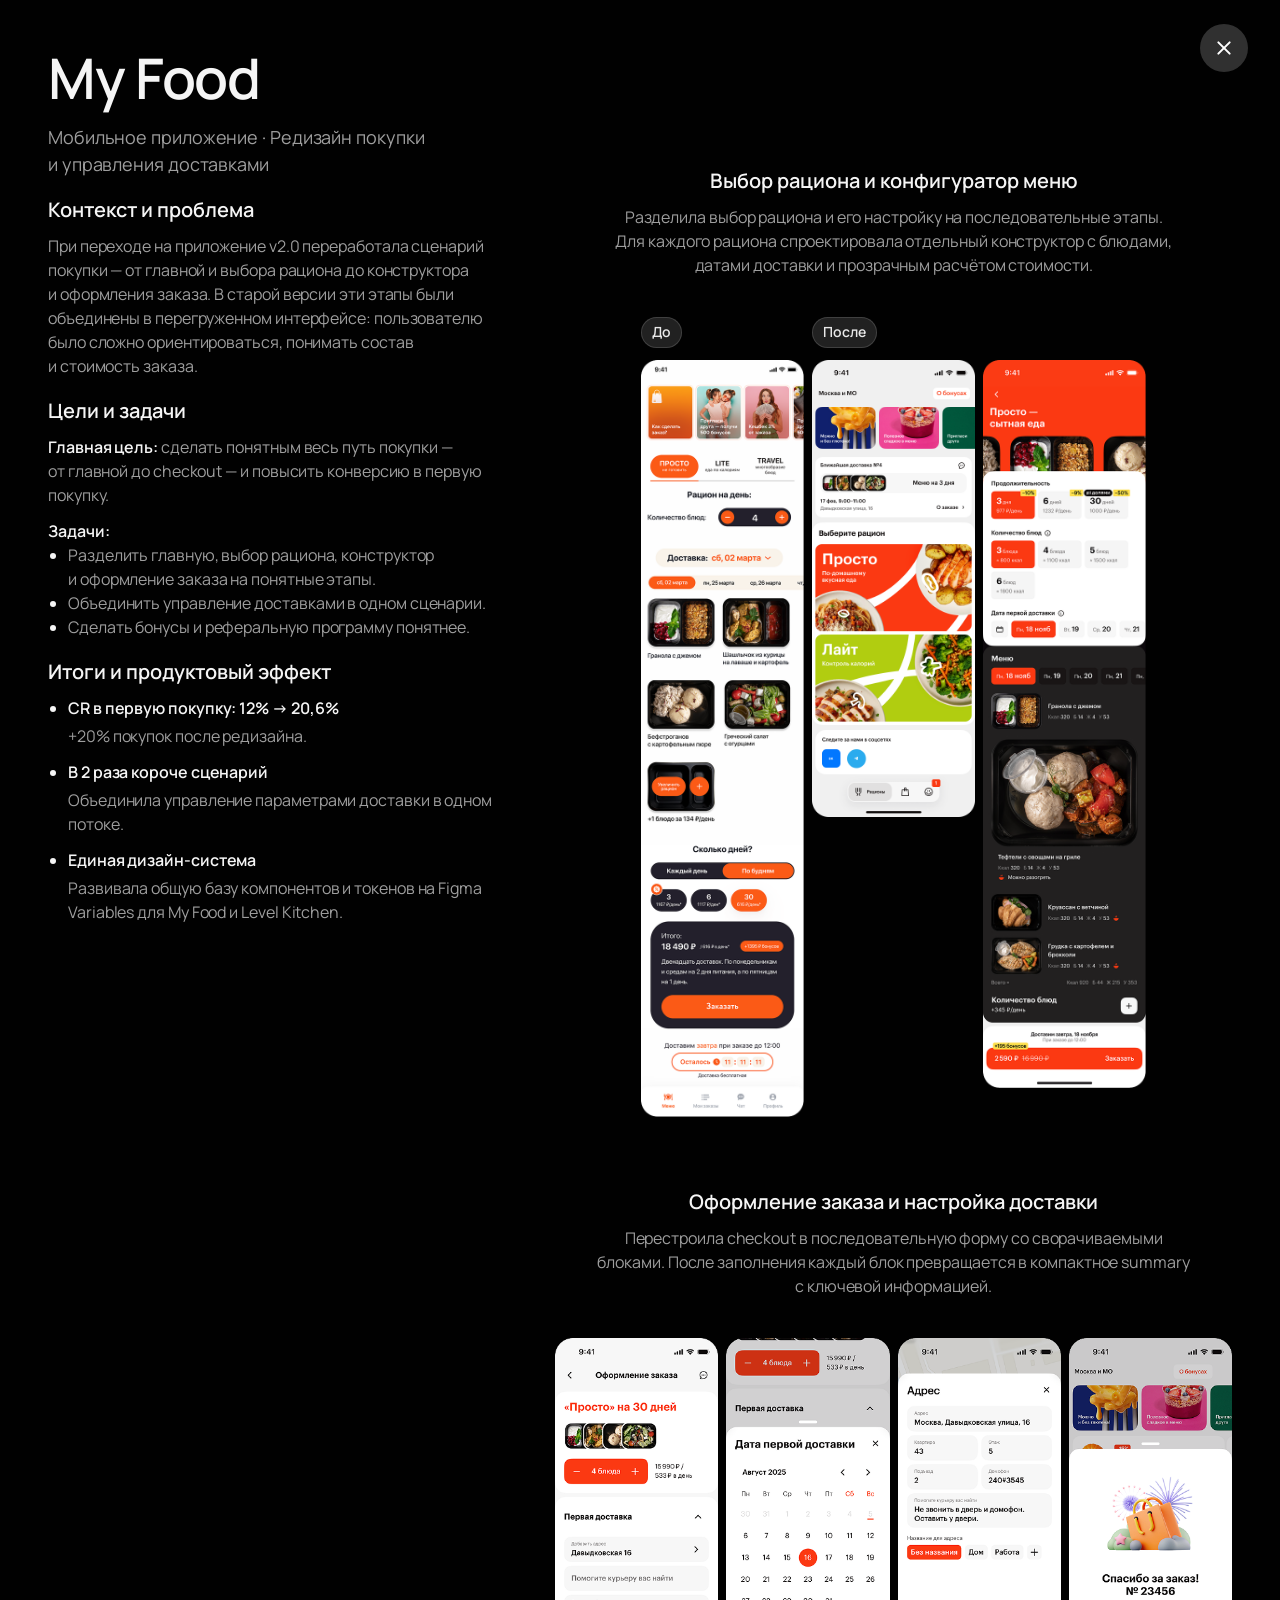
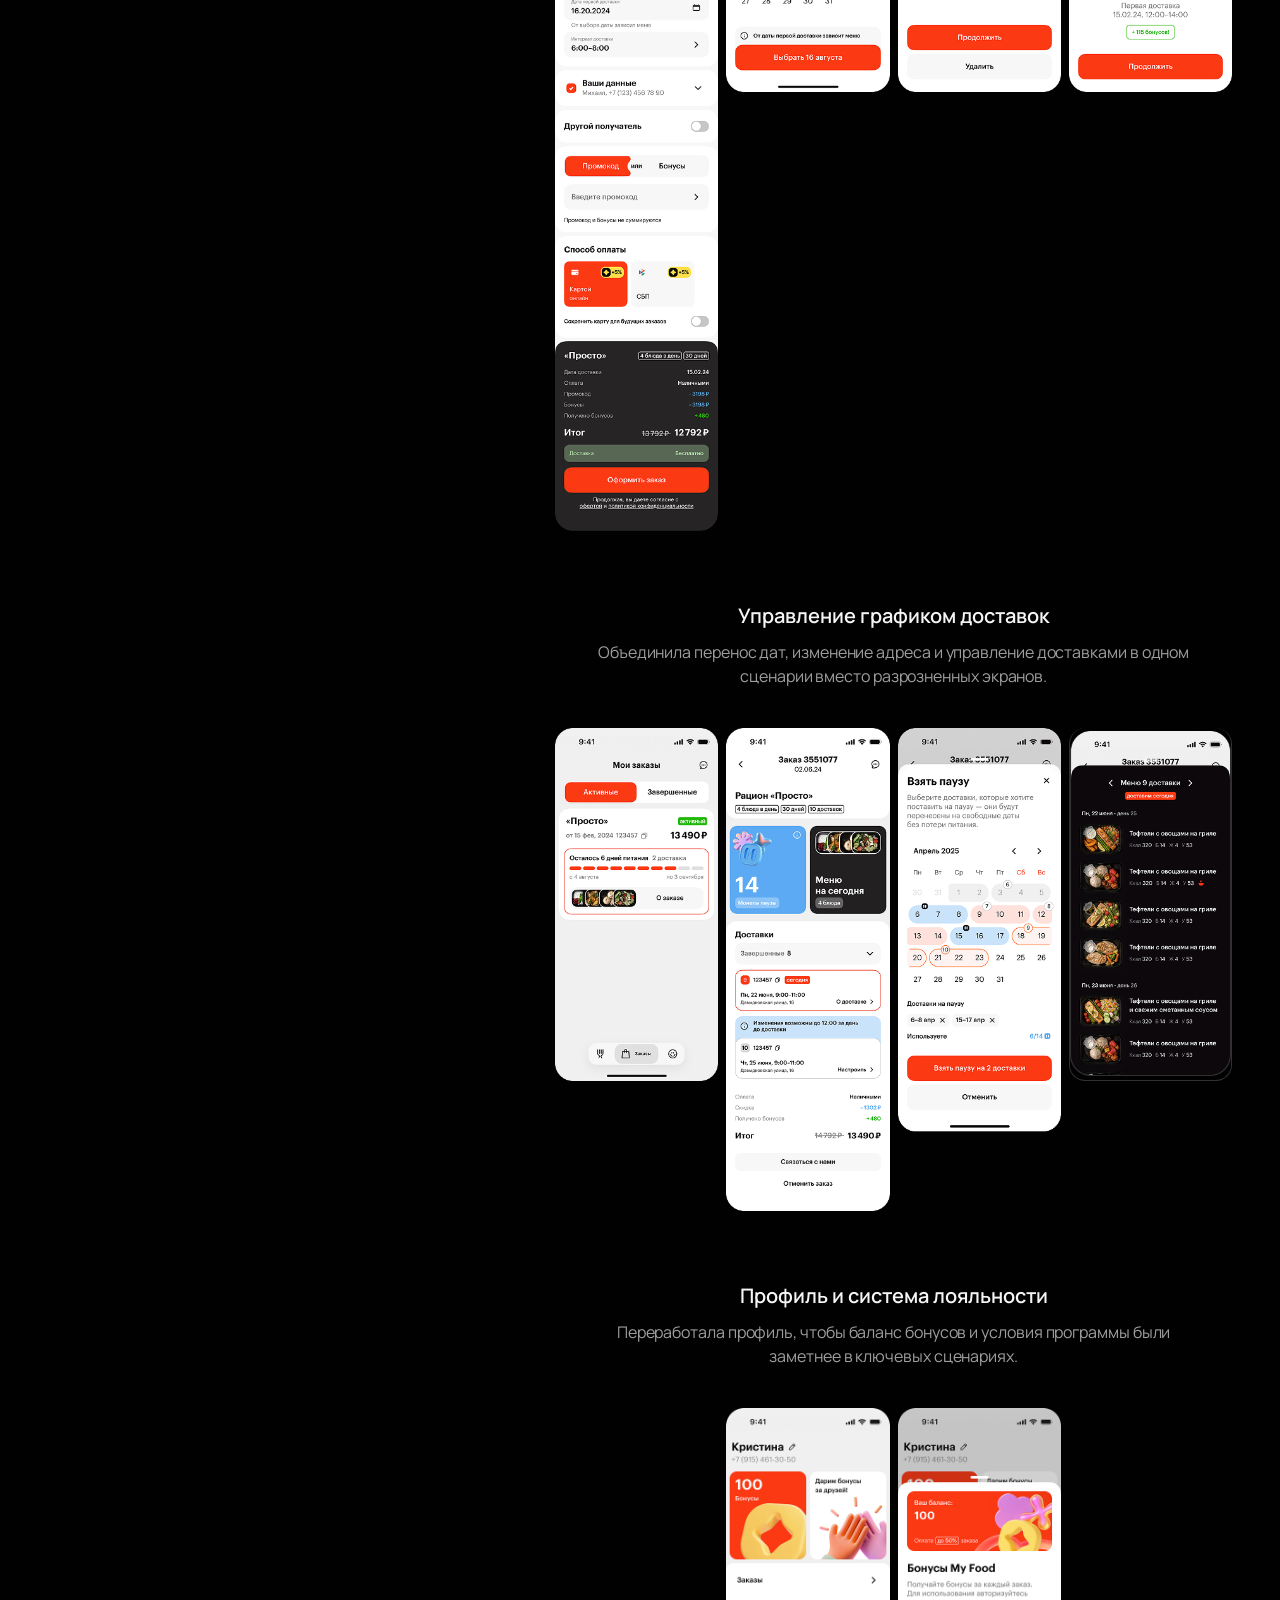
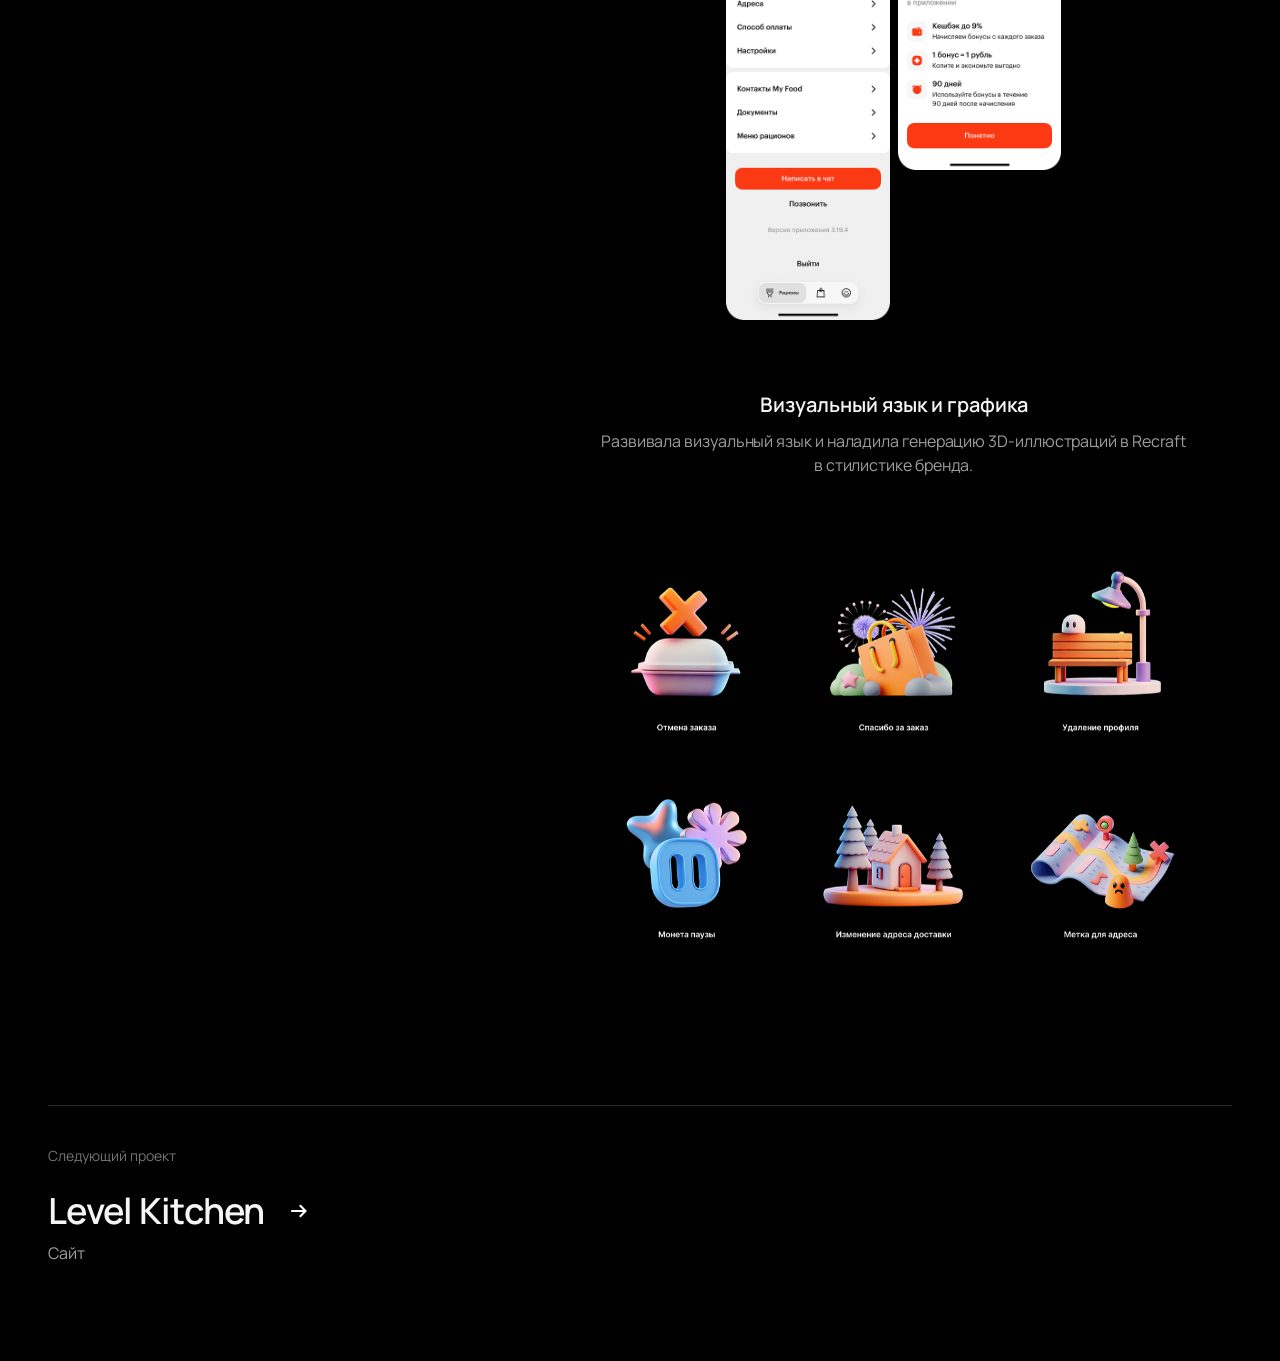
==== projects/my-food-app/index.html @ d373e71c "Publish portfolio site for GitHub Pages" ====
<!doctype html>
<html class="case-html" lang="ru">
  <head>
    <meta charset="UTF-8" />
    <meta name="viewport" content="width=device-width, initial-scale=1" />
    <meta
      name="description"
      content="Редизайн мобильного приложения My Food — продуктовый кейс Кристины Вериго"
    />
    <title>My Food — мобильное приложение</title>
    <link rel="icon" type="image/png" href="../../assets/images/main-page/avatar.png" />
    <link rel="preconnect" href="https://fonts.googleapis.com" />
    <link rel="preconnect" href="https://fonts.gstatic.com" crossorigin />
    <link
      href="https://fonts.googleapis.com/css2?family=Manrope:wght@400;500;600&amp;display=swap"
      rel="stylesheet"
    />
    <link rel="stylesheet" href="../../styles.css?v=typography-refinement-1" />
    <link rel="stylesheet" href="../../case-study.css?v=ration-image-2026-10-12" />
    <script src="../../script.js?v=case-view-navigation-2" defer></script>
    <script src="../../case-close-contrast.js?v=case-close-contrast-1" defer></script>
  </head>
  <body class="case-study-body">
    <div class="page-shell case-page case-page--my-food">
      <a
        class="case-close"
        href="../../#projects"
        aria-label="Закрыть проект"
        data-case-close
      >
        <span aria-hidden="true">×</span>
      </a>

      <main class="case-layout">
        <div class="case-content">
          <aside class="case-sidebar" aria-label="Обзор проекта My Food">
          <header class="case-identity">
            <h1 class="case-title">My Food</h1>
            <p class="case-subtitle">
              Мобильное приложение · Редизайн покупки и&nbsp;управления доставками
            </p>
          </header>

          <div class="case-summary">
            <section class="case-copy-section" aria-labelledby="case-context-title">
              <h2 id="case-context-title">Контекст и&nbsp;проблема</h2>
              <p class="case-copy-body">
                При&nbsp;переходе на&nbsp;приложение v2.0 переработала сценарий покупки —
                от&nbsp;главной и&nbsp;выбора рациона до&nbsp;конструктора и&nbsp;оформления заказа.
                В&nbsp;старой версии эти этапы были объединены в&nbsp;перегруженном интерфейсе:
                пользователю было сложно ориентироваться, понимать состав и&nbsp;стоимость заказа.
              </p>
            </section>

            <section class="case-copy-section" aria-labelledby="case-goals-title">
              <h2 id="case-goals-title">Цели и&nbsp;задачи</h2>
              <p class="case-copy-body">
                <strong>Главная цель:</strong> сделать понятным весь путь покупки — от&nbsp;главной до&nbsp;checkout — и&nbsp;повысить конверсию в&nbsp;первую покупку.
              </p>
              <p class="case-copy-label">Задачи:</p>
              <ul class="case-copy-list">
                <li>Разделить главную, выбор рациона, конструктор и&nbsp;оформление заказа на&nbsp;понятные этапы.</li>
                <li>Объединить управление доставками в&nbsp;одном сценарии.</li>
                <li>Сделать бонусы и&nbsp;реферальную программу понятнее.</li>
              </ul>
            </section>

            <section class="case-copy-section case-results" aria-labelledby="case-results-title">
              <h2 id="case-results-title">Итоги и&nbsp;продуктовый эффект</h2>
              <ul class="case-copy-list case-results__list">
                <li class="case-results__item">
                  <strong>CR в&nbsp;первую покупку: 12% → 20,6%</strong>
                  <span>+20% покупок после редизайна.</span>
                </li>
                <li class="case-results__item">
                  <strong>В&nbsp;2 раза короче сценарий</strong>
                  <span>Объединила управление параметрами доставки в&nbsp;одном потоке.</span>
                </li>
                <li class="case-results__item">
                  <strong>Единая дизайн-система</strong>
                  <span>
                    Развивала общую базу компонентов и&nbsp;токенов на&nbsp;Figma Variables
                    для&nbsp;My Food и&nbsp;Level Kitchen.
                  </span>
                </li>
              </ul>
            </section>
          </div>

          </aside>

          <div class="case-gallery case-visual-story">
          <section
            class="case-visual-section case-visual-section--ration"
            aria-labelledby="ration-title"
          >
            <div class="case-visual-section__header">
              <h2 id="ration-title">Выбор рациона и&nbsp;конфигуратор меню</h2>
              <p class="case-visual-section__description">
                Разделила выбор рациона и&nbsp;его настройку на&nbsp;последовательные этапы.
                Для&nbsp;каждого рациона спроектировала отдельный конструктор с&nbsp;блюдами,
                датами доставки и&nbsp;прозрачным расчётом стоимости.
              </p>
            </div>
            <div class="case-comparison">
              <div class="case-comparison__group case-comparison__group--before">
                <p class="case-comparison__label">До</p>
                <figure class="case-shot case-shot--ration-old">
                  <img
                    src="../../assets:/images:/my-food:/ration-old.png"
                    alt="Старая версия выбора рациона My Food"
                  />
                </figure>
              </div>
              <div class="case-comparison__group case-comparison__group--after">
                <p class="case-comparison__label">После</p>
                <div class="case-comparison__screens">
                  <figure class="case-shot case-shot--ration-new">
                    <img
                      src="../../assets:/images:/my-food:/ration-new.png?v=2026-10-12"
                      alt="Новая версия выбора рациона My Food"
                    />
                  </figure>
                  <figure class="case-shot case-shot--ration-details">
                    <img
                      src="../../assets:/images:/my-food:/ration-details.png"
                      alt="Детальная настройка рациона My Food"
                    />
                  </figure>
                </div>
              </div>
            </div>
          </section>

          <section
            class="case-visual-section case-visual-section--checkout"
            aria-labelledby="checkout-title"
          >
            <div class="case-visual-section__header">
              <h2 id="checkout-title">Оформление заказа и&nbsp;настройка доставки</h2>
              <p class="case-visual-section__description">
                Перестроила checkout в&nbsp;последовательную форму со&nbsp;сворачиваемыми блоками.
                После заполнения каждый блок превращается в&nbsp;компактное summary
                с&nbsp;ключевой информацией.
              </p>
            </div>
            <div class="case-visual-grid case-visual-grid--checkout">
              <figure class="case-shot case-shot--checkout-main">
                <img
                  src="../../assets:/images:/my-food:/checkout-new.png"
                  alt="Новый чекаут My Food"
                />
              </figure>
              <figure class="case-shot case-shot--screen-short">
                <img
                  src="../../assets:/images:/my-food:/checkout-delivery-date.png"
                  alt="Выбор даты доставки в чекауте"
                />
              </figure>
              <figure class="case-shot case-shot--screen-short">
                <img
                  src="../../assets:/images:/my-food:/checkout-address.png"
                  alt="Выбор адреса доставки"
                />
              </figure>
              <figure class="case-shot case-shot--screen-short">
                <img
                  src="../../assets:/images:/my-food:/checkout-success.png"
                  alt="Успешное оформление заказа"
                />
              </figure>
            </div>
          </section>

          <section
            class="case-visual-section case-visual-section--delivery"
            aria-labelledby="delivery-title"
          >
            <div class="case-visual-section__header">
              <h2 id="delivery-title">Управление графиком доставок</h2>
              <p class="case-visual-section__description">
                Объединила перенос дат, изменение адреса и&nbsp;управление доставками
                в&nbsp;одном сценарии вместо разрозненных экранов.
              </p>
            </div>
            <div class="case-visual-grid case-visual-grid--delivery">
              <div class="case-screen-column">
                <figure class="case-shot case-shot--screen-short">
                  <img
                    src="../../assets:/images:/my-food:/delivery-active.png"
                    alt="Активная доставка My Food"
                  />
                </figure>
                <figure class="case-shot case-shot--delivery-pause">
                  <img
                    src="../../assets:/images:/my-food:/delivery-pause.png"
                    alt="Заморозка доставки My Food"
                  />
                </figure>
              </div>
              <div class="case-screen-column">
                <figure class="case-shot case-shot--delivery-details">
                  <img
                    src="../../assets:/images:/my-food:/delivery-details.png"
                    alt="Детали доставки My Food"
                  />
                </figure>
                <figure class="case-shot case-shot--delivery-menu">
                  <img
                    src="../../assets:/images:/my-food:/delivery-menu.png"
                    alt="Меню управления доставкой My Food"
                  />
                </figure>
              </div>
            </div>
          </section>

          <section
            class="case-visual-section case-visual-section--profile"
            aria-labelledby="profile-title"
          >
            <div class="case-visual-section__header">
              <h2 id="profile-title">Профиль и&nbsp;система лояльности</h2>
              <p class="case-visual-section__description">
                Переработала профиль, чтобы баланс бонусов и&nbsp;условия программы
                были заметнее в&nbsp;ключевых сценариях.
              </p>
            </div>
            <div class="case-visual-grid case-visual-grid--profile">
              <figure class="case-shot case-shot--profile-main">
                <img
                  src="../../assets:/images:/my-food:/profile-main.png"
                  alt="Основной экран профиля My Food"
                />
              </figure>
              <figure class="case-shot case-shot--profile-loyalty">
                <img
                  src="../../assets:/images:/my-food:/profile-loyalty.png"
                  alt="Система лояльности My Food"
                />
              </figure>
            </div>
          </section>

          <section
            class="case-visual-section case-visual-section--illustrations"
            aria-labelledby="illustrations-title"
          >
            <div class="case-visual-section__header">
              <h2 id="illustrations-title">Визуальный язык и&nbsp;графика</h2>
              <p class="case-visual-section__description">
                Развивала визуальный язык и&nbsp;наладила генерацию 3D-иллюстраций
                в&nbsp;Recraft в&nbsp;стилистике бренда.
              </p>
            </div>
            <figure class="case-illustrations">
              <img
                src="../../assets:/images:/my-food:/illustrations-3d.png"
                alt="Система 3D-иллюстраций My Food"
              />
            </figure>
          </section>

          </div>
        </div>

        <div class="case-next">
          <a
            class="case-next__link"
            href="../level-kitchen-web/"
            aria-label="Открыть следующий проект: Level Kitchen — Сайт"
          >
            <span class="case-next__eyebrow">Следующий проект</span>
            <span class="case-next__project">
              <span class="case-next__title-row">
                <span class="case-next__title">Level Kitchen</span>
                <span class="case-next__arrow" aria-hidden="true">
                  <img src="../../assets/images/main-page/icon-arrow-right.svg" alt="" />
                </span>
              </span>
              <span class="case-next__type">Сайт</span>
            </span>
          </a>
        </div>
      </main>
    </div>
  </body>
</html>
---- styles.css ----
:root {
  --page-width: 1280px;
  --gutter: 64px;
  --gutter-mobile: 24px;
  --content-width: 1152px;
  --color-text: #000;
  --color-text-muted: rgba(0, 0, 0, 0.62);
  --color-surface: #fff;
  --color-surface-muted: #f4f4f6;
  --color-surface-subtle: #f7f7f7;
  --radius-card: 16px;
  --radius-card-large: 24px;
  --radius-button: 8px;
  --font-main: "Inter", "Helvetica Neue", Arial, sans-serif;
  --text-body-size: 16px;
  --text-body-line-height: 1.5;
  --text-supporting-size: 16px;
  --text-supporting-line-height: 1.5;
  --text-metadata-size: 14px;
  --text-metadata-line-height: 1.4;
  --motion-fast: 220ms;
  --motion-normal: 500ms;
  --motion-ease: cubic-bezier(0.22, 0.61, 0.36, 1);
  --avatar-expand-duration: 600ms;
  --avatar-return-duration: 800ms;
  --avatar-hold-duration: 170ms;
  --avatar-expand-ease: cubic-bezier(0.22, 1, 0.36, 1);
  --avatar-return-ease: cubic-bezier(0.16, 1, 0.3, 1);
  --reveal-distance: 40px;
  --reveal-duration: 900ms;
  --reveal-ease: cubic-bezier(0.22, 1, 0.36, 1);
  --project-preview-hover-scale: 1.04;
}

*,
*::before,
*::after {
  box-sizing: border-box;
}

html {
  scroll-behavior: smooth;
}

body {
  margin: 0;
  background: var(--color-surface);
  color: var(--color-text);
  font-family: var(--font-main);
  -webkit-font-smoothing: antialiased;
  text-rendering: optimizeLegibility;
}

body,
button,
a {
  font-family: var(--font-main);
}

a {
  color: inherit;
  text-decoration: none;
}

img {
  display: block;
  max-width: 100%;
}

h1,
h2,
h3,
p,
ul {
  margin: 0;
}

.page-shell {
  position: relative;
  width: min(100%, var(--page-width));
  margin-inline: auto;
  overflow: clip;
  background: var(--color-surface);
}

.site-header {
  position: relative;
  z-index: 20;
  display: flex;
  align-items: center;
  justify-content: space-between;
  width: 100%;
  padding: 24px var(--gutter);
}

.brand {
  position: relative;
  z-index: 20;
  display: flex;
  align-items: center;
  gap: 20px;
  min-width: 0;
}

.brand__avatar-frame {
  --avatar-size: 50px;
  --avatar-expanded-width: 236.795px;
  --avatar-expanded-height: 124px;
  --avatar-expanded-offset-y: 48px;

  position: relative;
  z-index: 10;
  width: var(--avatar-size);
  height: var(--avatar-size);
  flex: 0 0 var(--avatar-size);
}

.brand__avatar-media {
  position: absolute;
  top: 0;
  left: 0;
  width: var(--avatar-size);
  height: var(--avatar-size);
  overflow: hidden;
  border-radius: 200px;
  pointer-events: none;
}

.brand__avatar {
  width: 100%;
  height: 100%;
  max-width: none;
  object-fit: cover;
  object-position: center;
  pointer-events: none;
}

@media (min-width: 768px) and (hover: hover) and (pointer: fine) {
  .brand__avatar-media {
    transform-origin: top left;
    will-change: top, width, height, border-radius;
  }

  .brand__name {
    will-change: transform;
  }
}

.brand__name-trigger {
  position: relative;
  z-index: 11;
  flex: 0 0 auto;
}

.brand__name {
  display: block;
  font-size: 24px;
  font-weight: 500;
  line-height: 1.52;
  letter-spacing: -0.02em;
  white-space: nowrap;
  pointer-events: none;
}

.site-nav {
  display: flex;
  align-items: center;
  gap: 32px;
  font-size: 16px;
  font-weight: 500;
  line-height: 1.45;
  letter-spacing: -0.08px;
  text-align: center;
  white-space: nowrap;
}

.site-nav__link {
  transition: color var(--motion-fast) var(--motion-ease);
}

.site-nav__link:focus-visible,
.project-button:focus-visible,
.project-card__visual-link:focus-visible,
a.contact-item:focus-visible,
.brand:focus-visible {
  outline: 2px solid var(--color-text);
  outline-offset: 4px;
}

.hero {
  display: grid;
  grid-template-columns: minmax(0, 4fr) minmax(0, 5fr);
  grid-template-areas:
    "title description"
    "title contacts";
  align-items: start;
  column-gap: 64px;
  row-gap: 48px;
  width: 100%;
  min-height: 468px;
  padding: 120px var(--gutter) 80px;
}

.hero__copy {
  display: contents;
}

.hero h1 {
  position: relative;
  top: -8px;
  grid-area: title;
  font-size: 56px;
  font-weight: 700;
  line-height: 1.2;
  letter-spacing: -1.12px;
}

.hero__description-container {
  grid-area: description;
  width: 100%;
  max-width: 600px;
  margin-top: 24px;
}

.hero__description {
  color: var(--color-text-muted);
  font-size: 18px;
  font-weight: 400;
  line-height: 1.45;
  letter-spacing: -0.09px;
}

.contacts--hero {
  grid-area: contacts;
}

.intro-playing .site-header {
  animation: intro-rise 460ms var(--avatar-expand-ease) both;
}

@keyframes intro-rise {
  from {
    opacity: 0;
    transform: translate3d(0, 10px, 0);
  }

  to {
    opacity: 1;
    transform: translate3d(0, 0, 0);
  }
}

.contacts {
  display: flex;
  align-items: center;
  gap: 40px;
  margin: 0;
  font-style: normal;
}

.contact-item {
  display: flex;
  align-items: center;
  gap: 16px;
  min-width: 0;
}

.contact-item__icon-shell {
  display: block;
  width: 48px;
  height: 48px;
  flex: 0 0 48px;
  overflow: hidden;
  border-radius: 50%;
}

.contact-item__icon-shell--telegram {
  background: #3c393c;
}

.contact-item__icon-shell--email {
  background: #b1ec10;
}

.contact-item__icon-shell--resume {
  background: #c914cc;
}

.contact-item__icon {
  width: 100%;
  height: 100%;
}

.contact-item__text {
  display: flex;
  flex-direction: column;
  align-items: flex-start;
  gap: 2px;
  min-width: 0;
  font-size: 16px;
  letter-spacing: -0.08px;
}

.contact-item__primary-window {
  display: grid;
  min-width: 0;
  overflow: hidden;
}

.contact-item__primary {
  grid-area: 1 / 1;
}

.contact-item__primary--clone {
  transform: translate3d(0, 100%, 0);
}

.contact-item__text strong {
  color: var(--color-text);
  font-weight: 500;
  line-height: 1.5;
  white-space: nowrap;
}

.contact-item__text > span {
  color: var(--color-text-muted);
  font-weight: 400;
  line-height: 1.4;
}

.expertise {
  display: grid;
  grid-template-columns: repeat(2, minmax(0, 1fr));
  align-items: stretch;
  gap: 64px;
  width: 100%;
  padding: 64px var(--gutter) 140px;
  overflow: clip;
}

.expertise-card {
  display: flex;
  flex-direction: column;
  align-items: flex-start;
  gap: 32px;
  min-width: 0;
  padding: 48px;
  overflow: clip;
  background: var(--color-surface-subtle);
  border-radius: var(--radius-card-large);
}

.expertise-card__header {
  display: flex;
  align-items: center;
  gap: 12px;
  min-width: 0;
}

.expertise-card__header img {
  width: 24px;
  height: 24px;
  flex: 0 0 24px;
}

.expertise-card__header h2 {
  font-size: 24px;
  font-weight: 700;
  line-height: 1;
  letter-spacing: -0.36px;
}

.expertise-card__items {
  display: grid;
  gap: 32px;
  width: 100%;
}

.expertise-item {
  display: grid;
  gap: 6px;
  min-width: 0;
}

.expertise-item h3 {
  color: var(--color-text);
  font-size: 18px;
  font-weight: 700;
  line-height: 1.3;
  letter-spacing: -0.18px;
}

.expertise-item p {
  color: var(--color-text-muted);
  font-size: var(--text-body-size);
  font-weight: 400;
  line-height: var(--text-body-line-height);
  letter-spacing: -0.075px;
}

.expertise-card__items--results {
  gap: 30px;
}

.expertise-item--result h3 {
  font-size: 20px;
  font-weight: 700;
  line-height: 1.25;
  letter-spacing: -0.2px;
}

.expertise-item--result .expertise-item__context {
  color: var(--color-text-muted);
  font-size: var(--text-metadata-size);
  font-weight: 500;
  line-height: 1.35;
  letter-spacing: -0.07px;
}

@media (hover: hover) and (pointer: fine) {
  .expertise-card--practice:hover .expertise-card__header img {
    animation: expertise-smile-wiggle 480ms var(--motion-ease);
  }

  .expertise-card--results:hover .expertise-card__header img {
    animation: expertise-result-hop 420ms var(--motion-ease);
  }
}

@keyframes expertise-smile-wiggle {
  0%,
  100% {
    transform: rotate(0deg) scale(1);
  }

  32% {
    transform: translateY(-1px) rotate(-10deg) scale(1.06);
  }

  68% {
    transform: translateY(-1px) rotate(10deg) scale(1.06);
  }
}

@keyframes expertise-result-hop {
  0%,
  100% {
    transform: translateY(0) rotate(0deg);
  }

  50% {
    transform: translateY(-6px) rotate(4deg) scale(1.04);
  }
}

.projects {
  width: 100%;
}

.projects__title {
  width: 100%;
  padding-inline: var(--gutter);
  font-size: 36px;
  font-weight: 700;
  line-height: 1.2;
  letter-spacing: -0.72px;
}

.projects__list {
  width: 100%;
}

.project-card {
  display: grid;
  grid-template-columns: minmax(0, 1fr) minmax(0, 1fr);
  grid-template-areas: "content image";
  gap: 64px;
  width: 100%;
  padding: 24px var(--gutter);
}

.project-card:first-child {
  padding-top: 32px;
}

.project-card--image-first {
  grid-template-areas: "image content";
}

.project-card--last {
  padding-bottom: 120px;
}

.project-card__content {
  grid-area: content;
  display: flex;
  flex-direction: column;
  align-items: flex-start;
  justify-content: center;
  gap: 40px;
  min-width: 0;
}

.motion-ready .reveal {
  opacity: 0.06;
  transform: translate3d(0, var(--reveal-distance), 0);
  transition:
    opacity var(--reveal-duration) var(--reveal-ease),
    transform var(--reveal-duration) var(--reveal-ease);
  transition-delay: var(--reveal-delay, 0ms);
  will-change: opacity, transform;
}

.motion-ready .reveal.is-visible {
  opacity: 1;
  transform: translate3d(0, 0, 0);
  will-change: auto;
}

.motion-ready .project-card__visual-link.reveal {
  --reveal-distance: 48px;
  --reveal-duration: 980ms;
}

.project-card__copy {
  display: flex;
  flex-direction: column;
  gap: 0;
  width: 100%;
}

.project-card__copy h3 {
  margin-bottom: 8px;
  font-size: 36px;
  font-weight: 700;
  line-height: 1.2;
  letter-spacing: -0.72px;
}

.project-card__type {
  margin-bottom: 24px;
  color: var(--color-text);
  font-size: 18px;
  font-weight: 500;
  line-height: 1.45;
  letter-spacing: -0.09px;
}

.project-card__description {
  color: var(--color-text-muted);
  font-size: 18px;
  font-weight: 400;
  line-height: 1.45;
  letter-spacing: -0.09px;
}

.project-card__visual-link {
  grid-area: image;
  display: block;
  width: 100%;
  height: 432px;
  overflow: hidden;
  border-radius: var(--radius-card-large);
  cursor: pointer;
}

.project-card__image {
  display: block;
  width: 100%;
  height: 100%;
  max-width: none;
  object-fit: cover;
  transform-origin: center;
  transform: scale(1);
  transition: transform 780ms var(--reveal-ease);
  will-change: transform;
}

.project-button {
  display: flex;
  align-items: center;
  justify-content: center;
  width: 163px;
  height: 56px;
  flex: 0 0 auto;
  padding: 16px;
  background: #000;
  border-radius: var(--radius-button);
  color: #fff;
  transform-origin: center;
}

.project-button span {
  padding: 2px 8px;
  font-size: 18px;
  font-weight: 500;
  line-height: 18px;
  letter-spacing: -0.24px;
  white-space: nowrap;
}

.project-button img {
  width: 24px;
  height: 24px;
  flex: 0 0 24px;
}

.interests {
  width: 100%;
  padding-bottom: 120px;
}

.interests__body {
  width: 100%;
  padding: 80px var(--gutter) 56px;
}

.interests__copy {
  display: flex;
  flex-direction: column;
  gap: 24px;
  width: min(100%, 800px);
}

.interests__copy h2,
.site-footer h2 {
  font-size: 36px;
  font-weight: 700;
  line-height: 1.2;
  letter-spacing: -0.72px;
}

.interests__copy p {
  color: var(--color-text-muted);
  font-size: 18px;
  font-weight: 400;
  line-height: 1.45;
  letter-spacing: -0.09px;
}

.interests__gallery {
  display: grid;
  grid-template-columns: repeat(4, minmax(0, 1fr));
  gap: 16px;
  width: 100%;
  padding-inline: var(--gutter);
}

.interests__photo {
  aspect-ratio: 4 / 3;
  overflow: hidden;
  border-radius: var(--radius-card);
}

.interests__photo img {
  width: 100%;
  height: 100%;
  object-fit: cover;
  transform-origin: center;
}

.interests__photo:nth-child(2) img,
.interests__photo:nth-child(3) img {
  object-position: center 56%;
}

.site-footer {
  display: flex;
  flex-direction: column;
  align-items: flex-start;
  gap: 64px;
  width: 100%;
  padding: 48px var(--gutter) 120px;
}

.site-footer__content {
  display: flex;
  flex-direction: column;
  align-items: flex-start;
  gap: 32px;
  width: 100%;
}

.site-footer__meta {
  color: var(--color-text-muted);
  font-size: var(--text-body-size);
  font-weight: 400;
  line-height: var(--text-body-line-height);
  letter-spacing: -0.1px;
}

@media (hover: hover) and (pointer: fine) {
  .site-nav__link:hover,
  .site-nav__link:focus-visible {
    color: var(--color-text-muted);
  }

  .contact-item__primary {
    transition: transform 400ms var(--motion-ease);
    will-change: transform;
  }

  .contact-item:hover .contact-item__primary:not(.contact-item__primary--clone) {
    transform: translate3d(0, -100%, 0);
  }

  .contact-item:hover .contact-item__primary--clone {
    transform: translate3d(0, 0, 0);
  }

  .project-button img {
    transition: transform 240ms var(--motion-ease);
  }

  .project-button:hover img,
  .project-button:focus-visible img {
    transform: translate3d(5px, 0, 0);
  }

  .project-card__visual-link:hover .project-card__image,
  .project-card__visual-link:focus-visible .project-card__image {
    transform: scale(var(--project-preview-hover-scale));
    transition-duration: 650ms;
  }

  .interests__photo img {
    transition:
      transform 460ms var(--motion-ease),
      opacity 460ms var(--motion-ease);
    will-change: transform, opacity;
  }

  .interests__photo:hover img {
    transform: scale(1.025);
  }

  .interests__gallery:hover .interests__photo:not(:hover) img {
    opacity: 0.88;
  }
}

@media (max-width: 767px) {
  .page-shell {
    width: 100%;
  }

  .site-header {
    position: absolute;
    inset: 0 0 auto;
    z-index: 2;
    flex-direction: column;
    align-items: stretch;
    gap: 40px;
    padding: 40px var(--gutter-mobile) 12px;
    background: var(--color-surface);
    box-shadow: 0 8px 24px rgba(12, 8, 12, 0.06);
  }

  .brand {
    justify-content: space-between;
    width: 100%;
  }

  .brand__avatar-frame {
    --avatar-size: 44px;
  }

  .brand__avatar-media.is-touch-animated {
    animation: mobile-avatar-press 480ms var(--motion-ease);
  }

  .contact-item.is-touch-animated
    .contact-item__primary:not(.contact-item__primary--clone) {
    animation: mobile-contact-primary-out 420ms var(--motion-ease) both;
  }

  .contact-item.is-touch-animated .contact-item__primary--clone {
    animation: mobile-contact-primary-in 420ms var(--motion-ease) both;
  }

  .expertise-card--practice.is-touch-animated .expertise-card__header img {
    animation: mobile-expertise-smile-wiggle 480ms var(--motion-ease);
  }

  .expertise-card--results.is-touch-animated .expertise-card__header img {
    animation: mobile-expertise-result-hop 420ms var(--motion-ease);
  }

  .brand__name {
    font-size: 20px;
    line-height: 1.52;
    letter-spacing: -0.02em;
  }

  .site-nav {
    justify-content: space-between;
    gap: 4px;
    width: 100%;
  }

  .site-nav__link--projects {
    order: 1;
  }

  .site-nav__link--about {
    order: 2;
  }

  .site-nav__link--contacts {
    order: 3;
  }

  .hero {
    display: flex;
    flex-direction: column;
    align-items: flex-start;
    gap: 32px;
    min-height: 0;
    padding: 196px var(--gutter-mobile) 80px;
  }

  .hero__copy {
    display: flex;
    flex-direction: column;
    gap: 32px;
    width: 100%;
  }

  .hero h1 {
    top: 0;
    max-width: 327px;
    font-size: 32px;
    line-height: 1.2;
    letter-spacing: -0.32px;
  }

  .hero__description {
    font-size: 16px;
    line-height: 1.45;
    letter-spacing: -0.08px;
  }

  .hero__description-container {
    margin-top: 0;
  }

  .contacts {
    flex-direction: column;
    align-items: flex-start;
    gap: 24px;
    width: 100%;
  }

  .contacts--hero .contact-item {
    width: 100%;
  }

  .expertise {
    grid-template-columns: minmax(0, 1fr);
    gap: 24px;
    padding: 0;
  }

  .expertise-card {
    gap: 24px;
    padding: 24px;
  }

  .expertise-card__header h2 {
    font-size: 20px;
    line-height: 1;
    letter-spacing: -0.3px;
  }

  .expertise-card__items,
  .expertise-card__items--results {
    gap: 28px;
  }

  .expertise-item h3 {
    font-size: 18px;
    letter-spacing: -0.18px;
  }

  .expertise-item p {
    font-size: var(--text-body-size);
    line-height: var(--text-body-line-height);
    letter-spacing: -0.075px;
  }

  .expertise-item--result h3 {
    font-size: 20px;
    letter-spacing: -0.2px;
  }

  .expertise-item--result .expertise-item__context {
    font-size: var(--text-metadata-size);
  }

  .projects {
    padding: 64px var(--gutter-mobile) 0;
  }

  .projects__title {
    padding: 0;
    font-size: 28px;
    line-height: 1.2;
    letter-spacing: -0.56px;
  }

  .project-card,
  .project-card--image-first {
    display: flex;
    flex-direction: column;
    gap: 32px;
    padding: 24px 0;
  }

  .project-card:first-child {
    padding-top: 32px;
  }

  .project-card--last {
    padding-bottom: 32px;
  }

  .project-card__visual-link {
    order: -1;
    width: 100%;
    height: auto;
  }

  .project-card__image {
    width: 100%;
    height: auto;
    transform: none;
    transition: none;
    will-change: auto;
  }

  .motion-ready .reveal {
    --reveal-distance: 28px;
    --reveal-duration: 780ms;
    --reveal-delay: 0ms !important;
  }

  .motion-ready .project-card__visual-link.reveal {
    --reveal-distance: 32px;
    --reveal-duration: 840ms;
  }

  .project-card__content {
    gap: 32px;
    width: 100%;
  }

  .project-card__copy {
    gap: 0;
  }

  .project-card__copy h3 {
    margin-bottom: 8px;
    font-size: 24px;
    line-height: 1.2;
    letter-spacing: -0.48px;
  }

  .project-card__type {
    margin-bottom: 16px;
    font-size: 18px;
  }

  .project-card__description {
    font-size: 18px;
    line-height: 1.45;
    letter-spacing: -0.09px;
  }

  .project-button {
    width: 100%;
    height: 48px;
    padding: 12px;
  }

  .project-button span {
    padding: 2px 8px;
    font-size: 16px;
    line-height: 18px;
  }

  .interests {
    padding-bottom: 60px;
  }

  .interests__body {
    padding: 64px var(--gutter-mobile) 48px;
  }

  .interests__copy {
    gap: 16px;
  }

  .interests__copy h2,
  .site-footer h2 {
    font-size: 28px;
    line-height: 1.2;
    letter-spacing: -0.56px;
  }

  .interests__copy p {
    font-size: 16px;
    line-height: 1.45;
    letter-spacing: -0.08px;
  }

  .interests__gallery {
    grid-template-columns: repeat(2, minmax(0, 1fr));
    gap: 12px;
    padding-inline: var(--gutter-mobile);
  }

  .site-footer {
    padding: 48px var(--gutter-mobile) 120px;
  }

  .site-footer__meta {
    font-size: var(--text-body-size);
    line-height: var(--text-body-line-height);
    letter-spacing: -0.08px;
  }
}

@keyframes mobile-avatar-press {
  0%,
  100% {
    transform: rotate(0deg) scale(1);
  }

  48% {
    transform: rotate(-2deg) scale(1.18);
  }

  72% {
    transform: rotate(2deg) scale(1.1);
  }
}

@keyframes mobile-contact-primary-out {
  from {
    transform: translate3d(0, 0, 0);
  }

  to {
    transform: translate3d(0, -100%, 0);
  }
}

@keyframes mobile-contact-primary-in {
  from {
    transform: translate3d(0, 100%, 0);
  }

  to {
    transform: translate3d(0, 0, 0);
  }
}

@keyframes mobile-expertise-smile-wiggle {
  0%,
  100% {
    transform: rotate(0deg) scale(1);
  }

  32% {
    transform: translateY(-1px) rotate(-10deg) scale(1.06);
  }

  68% {
    transform: translateY(-1px) rotate(10deg) scale(1.06);
  }
}

@keyframes mobile-expertise-result-hop {
  0%,
  100% {
    transform: translateY(0) rotate(0deg) scale(1);
  }

  50% {
    transform: translateY(-6px) rotate(4deg) scale(1.04);
  }
}

@media (min-width: 768px) and (max-width: 1100px) {
  :root {
    --gutter: clamp(32px, 5vw, 64px);
  }

  .hero {
    column-gap: clamp(32px, 5vw, 64px);
    row-gap: 32px;
  }

  .hero h1 {
    font-size: clamp(44px, 5vw, 56px);
    letter-spacing: -0.02em;
  }

  .contacts--hero {
    flex-wrap: wrap;
    gap: 24px 32px;
  }

  .expertise {
    gap: clamp(32px, 5vw, 56px);
  }

  .project-card {
    gap: clamp(32px, 5vw, 64px);
  }

  .project-card__visual-link {
    height: auto;
    aspect-ratio: 544 / 432;
  }

  .project-card__copy h3 {
    font-size: clamp(28px, 3.25vw, 36px);
  }

  .expertise-card {
    padding: clamp(24px, 3.5vw, 40px);
  }

  .expertise-card__header h2 {
    font-size: clamp(20px, 2.3vw, 24px);
  }
}

@media (prefers-reduced-motion: reduce) {
  html {
    scroll-behavior: auto;
  }

  .intro-playing .site-header {
    animation: none;
  }

  .site-nav__link,
  .contact-item__primary,
  .project-card__image,
  .project-button,
  .project-button img,
  .interests__photo img {
    transition: none;
  }

  .brand__avatar-media {
    top: 0;
    width: var(--avatar-size);
    height: var(--avatar-size);
    border-radius: 200px;
    transition: none;
  }

  .brand__name {
    transform: none;
  }

  .expertise-card--practice:hover .expertise-card__header img,
  .expertise-card--results:hover .expertise-card__header img,
  .brand__avatar-media.is-touch-animated,
  .expertise-card.is-touch-animated .expertise-card__header img,
  .contact-item.is-touch-animated .contact-item__primary {
    animation: none;
  }

  .project-card__image,
  .project-button:hover img,
  .project-button:focus-visible img,
  .interests__photo:hover img {
    transform: none;
  }

  .motion-ready .reveal,
  .motion-ready .reveal.is-visible {
    opacity: 1;
    transform: none;
    transition: none;
  }

  .interests__gallery:hover .interests__photo:not(:hover) img {
    opacity: 1;
  }

  .contact-item__primary,
  .contact-item:hover .contact-item__primary:not(.contact-item__primary--clone) {
    transform: none;
  }

  .contact-item__primary--clone,
  .contact-item:hover .contact-item__primary--clone {
    transform: translate3d(0, 100%, 0);
  }

}
---- case-study.css ----
.case-html {
  --font-main: "Manrope", "Helvetica Neue", Arial, sans-serif;
}

.case-html,
.case-study-body {
  background: #010101;
}

.case-study-body {
  min-width: 320px;
}

.case-page {
  --case-page-width: 1520px;
  --case-gutter: 48px;
  --case-gutter-mobile: 20px;
  --case-control-offset: 32px;
  --color-text: rgba(255, 255, 255, 0.96);
  --color-text-muted: rgba(255, 255, 255, 0.62);
  --color-text-tertiary: rgba(255, 255, 255, 0.46);
  --color-surface: #010101;
  --case-visual-width: 820px;
  --case-title-size: 56px;
  --case-identity-content-gap: 24px;
  --case-gallery-offset: 120px;
  --case-summary-story-gap: 96px;
  --case-lead-column-gap: 48px;
  --case-heading-content-gap: 12px;
  --case-summary-section-gap: 24px;
  --case-goal-label-gap: 12px;
  --case-result-gap: 14px;
  --case-result-description-gap: 4px;
  --case-screen-gap: 8px;
  --case-visual-gap: 72px;
  width: min(100%, var(--case-page-width));
  min-height: 100vh;
  overflow: visible;
  background: var(--color-surface);
  color: var(--color-text);
}

.case-layout {
  width: 100%;
  padding: 48px var(--case-gutter) 96px;
}

.case-content {
  display: grid;
  min-width: 0;
  grid-template-columns: minmax(0, 2fr) minmax(0, 3fr);
  align-items: start;
  column-gap: var(--case-lead-column-gap);
}

.case-close {
  position: fixed;
  top: 24px;
  right: var(--case-control-offset);
  z-index: 100;
  display: grid;
  width: 48px;
  height: 48px;
  place-items: center;
  border-radius: 50%;
  background: #303030;
  color: #fff;
  cursor: pointer;
}

.case-close--on-light {
  background: #e4e4e4;
  color: #111;
}

.case-close span {
  position: relative;
  display: block;
  width: 18px;
  height: 18px;
  font-size: 0;
}

.case-close span::before,
.case-close span::after {
  position: absolute;
  top: 50%;
  left: 50%;
  width: 18px;
  height: 2px;
  border-radius: 999px;
  background: currentColor;
  content: "";
}

.case-close span::before {
  transform: translate(-50%, -50%) rotate(45deg);
}

.case-close span::after {
  transform: translate(-50%, -50%) rotate(-45deg);
}

.case-close:focus-visible {
  outline: 2px solid currentColor;
  outline-offset: 2px;
}

.case-sidebar {
  position: sticky;
  top: 24px;
  min-width: 0;
  align-self: start;
}

.case-identity {
  width: 100%;
  margin-bottom: var(--case-identity-content-gap);
}

.case-summary {
  width: 100%;
  max-width: none;
}

.case-title {
  margin-bottom: 24px;
  color: var(--color-text);
  font-size: var(--case-title-size);
  font-weight: 600;
  line-height: 1.08;
  letter-spacing: -0.02em;
}

.case-subtitle {
  max-width: 520px;
  color: var(--color-text-muted);
  font-size: 18px;
  font-weight: 400;
  line-height: 1.45;
  letter-spacing: -0.09px;
}

.case-copy-section {
  min-width: 0;
}

.case-summary > .case-copy-section + .case-copy-section {
  margin-top: var(--case-summary-section-gap);
}

.case-copy-section h2,
.case-visual-section h2 {
  color: var(--color-text);
  font-size: 20px;
  font-weight: 600;
  line-height: 1.25;
  letter-spacing: 0;
}

.case-copy-section h2 {
  margin-bottom: var(--case-heading-content-gap);
}

.case-copy-body,
.case-copy-list {
  color: var(--color-text-muted);
  font-size: var(--text-body-size);
  font-weight: 400;
  line-height: var(--text-body-line-height);
  letter-spacing: -0.005em;
}

.case-copy-body strong,
.case-copy-list strong,
.case-copy-label {
  color: var(--color-text);
  font-weight: 600;
}

.case-copy-label {
  margin-top: var(--case-goal-label-gap);
  font-size: var(--text-body-size);
  line-height: var(--text-body-line-height);
  letter-spacing: -0.005em;
}

.case-copy-list {
  margin-top: 0;
  padding-left: 20px;
}

.case-copy-list li::marker {
  color: var(--color-text);
}

.case-results__list {
  display: flex;
  flex-direction: column;
  gap: var(--case-result-gap);
}

.case-results__item span {
  display: block;
  margin-top: var(--case-result-description-gap);
}

.case-results {
  padding-bottom: 0;
}

.case-gallery {
  display: flex;
  width: min(100%, var(--case-visual-width));
  margin-top: var(--case-gallery-offset);
  justify-self: end;
  flex-direction: column;
  gap: var(--case-visual-gap);
  min-width: 0;
}

.case-visual-section {
  display: flex;
  flex-direction: column;
  align-items: center;
  gap: 40px;
  width: 100%;
  min-width: 0;
}

.case-visual-section h2 {
  width: 100%;
  text-align: center;
}

.case-visual-section__header {
  display: flex;
  flex-direction: column;
  align-items: center;
  gap: 12px;
  width: 100%;
  text-align: center;
}

.case-visual-section__description {
  max-width: 600px;
  color: var(--color-text-muted);
  font-size: var(--text-supporting-size);
  font-weight: 400;
  line-height: var(--text-supporting-line-height);
  letter-spacing: -0.005em;
}

.case-visual-section--illustrations {
  gap: 20px;
}

.case-visual-grid {
  display: grid;
  align-items: start;
  gap: var(--case-screen-gap);
  width: 100%;
  min-width: 0;
}

/* Level Kitchen reuses the shared case system; only its wide web media is new. */
.case-media-sequence,
.case-media-group,
.case-wide-stack {
  display: flex;
  width: 100%;
  min-width: 0;
  flex-direction: column;
}

.case-media-sequence {
  gap: 32px;
}

.case-media-group {
  gap: 12px;
}

.case-wide-stack {
  gap: var(--case-screen-gap);
}

.case-wide-shot,
.case-mobile-shot,
.case-mobile-screen {
  min-width: 0;
  margin: 0;
}

.case-wide-shot {
  width: 100%;
  max-width: var(--case-visual-width);
}

.case-wide-shot img,
.case-mobile-shot img,
.case-mobile-screen img {
  display: block;
  width: 100%;
  height: auto;
  object-fit: contain;
}

.case-media--dark,
.case-mobile-shot--dark img,
.case-mobile-screen--dark img {
  box-sizing: border-box;
  border: 2px solid #222022;
}

.case-mobile-shot--dark img,
.case-mobile-screen--dark img {
  border-radius: 16px;
}

.case-mobile-screens {
  display: grid;
  width: max-content;
  max-width: 100%;
  gap: var(--case-screen-gap);
}

.case-prototype-media {
  width: max-content;
  max-width: 100%;
  margin: 0 auto;
}

.case-prototype-video {
  display: block;
  width: var(--case-prototype-width, 256px);
  max-width: 100%;
  height: auto;
  object-fit: contain;
}

/* My Food Promo extends the same wide and mobile media primitives with video. */
.case-web-media,
.case-mobile-media {
  display: block;
  width: 100%;
  max-width: 100%;
  height: auto;
  border-radius: 16px;
  object-fit: contain;
}

.case-promo-mobile-screen {
  width: var(--case-screen-width, 256px);
  max-width: 100%;
  margin: 0 auto;
}

.case-page--my-food-promo .case-visual-section--promo-mechanics {
  gap: 40px;
}

.case-page--my-food-promo .case-promo-media-stack {
  gap: 72px;
}

.case-page--my-food-promo .case-promo-web-stack {
  gap: 40px;
}

.case-screen-column {
  display: contents;
}

.case-comparison {
  display: grid;
  grid-template-columns: minmax(0, 1fr) minmax(0, 2fr);
  align-items: start;
  gap: 28px;
  width: 100%;
  min-width: 0;
}

.case-comparison__group {
  display: flex;
  flex-direction: column;
  gap: 12px;
  min-width: 0;
}

.case-comparison__label {
  display: inline-flex;
  width: fit-content;
  min-height: 26px;
  padding: 6px 10px;
  align-items: center;
  align-self: flex-start;
  border: 1px solid rgba(255, 255, 255, 0.14);
  border-radius: 999px;
  background: rgba(255, 255, 255, 0.13);
  color: rgba(255, 255, 255, 0.9);
  font-size: 14px;
  font-weight: 600;
  line-height: 1.2;
  letter-spacing: 0;
  white-space: nowrap;
}

.case-comparison__screens {
  display: grid;
  grid-template-columns: repeat(2, minmax(0, 1fr));
  align-items: start;
  gap: 12px;
  min-width: 0;
}

.case-visual-grid--checkout,
.case-visual-grid--delivery {
  grid-template-columns: repeat(4, minmax(0, 1fr));
}

.case-visual-grid--delivery .case-shot--screen-short {
  grid-column: 1;
}

.case-visual-grid--delivery .case-shot--delivery-details {
  grid-column: 2;
}

.case-visual-grid--delivery .case-shot--delivery-pause {
  grid-column: 3;
}

.case-visual-grid--delivery .case-shot--delivery-menu {
  grid-column: 4;
}

.case-visual-grid--delivery .case-shot {
  grid-row: 1;
}

.case-visual-grid--profile {
  grid-template-columns: repeat(2, 180px);
  justify-content: center;
}

.case-shot {
  position: relative;
  min-width: 0;
  margin: 0;
  overflow: hidden;
}

.case-shot img,
.case-illustrations img {
  position: absolute;
  inset: 0;
  width: 100%;
  height: 100%;
  max-width: none;
  object-fit: cover;
}

.case-shot--ration-old {
  aspect-ratio: 780 / 3620;
}

.case-shot--ration-new {
  aspect-ratio: 780 / 2184;
}

.case-shot--ration-details {
  aspect-ratio: 780 / 3483;
}

.case-shot--checkout-main {
  aspect-ratio: 720 / 3496;
}

.case-shot--screen-short {
  aspect-ratio: 720 / 1560;
}

.case-shot--delivery-details {
  aspect-ratio: 720 / 2132;
}

.case-shot--delivery-pause {
  aspect-ratio: 720 / 1784;
}

.case-shot--delivery-menu {
  aspect-ratio: 720 / 1560;
  border-right: 1px solid #303030;
  border-bottom: 1px solid #303030;
  border-left: 1px solid #303030;
  border-radius: 16px;
}

.case-shot--delivery-menu img {
  border-radius: 16px;
}

.case-shot--profile-main {
  width: 180px;
  height: 565px;
}

.case-shot--profile-loyalty {
  width: 180px;
  height: 400px;
}

.case-illustrations {
  position: relative;
  width: 100%;
  margin: 0;
  aspect-ratio: 2016 / 1596;
}

.case-next {
  width: 100%;
  margin-top: 72px;
  padding-top: 40px;
  border-top: 1px solid rgba(255, 255, 255, 0.14);
}

.case-next__link {
  display: inline-block;
  max-width: 100%;
  color: var(--color-text);
}

.case-next__eyebrow {
  display: block;
  color: var(--color-text-tertiary);
  font-size: var(--text-metadata-size);
  line-height: var(--text-metadata-line-height);
  margin-bottom: 24px;
  font-weight: 400;
}

.case-next__project {
  display: inline-flex;
  flex-direction: column;
  align-items: flex-start;
}

.case-next__title-row {
  display: inline-flex;
  align-items: center;
  gap: 14px;
}

.case-next__title {
  font-size: 36px;
  font-weight: 600;
  line-height: 1.2;
  letter-spacing: -0.72px;
}

.case-next__type {
  margin-top: 8px;
  color: var(--color-text-muted);
  font-size: 16px;
  font-weight: 400;
  line-height: 1.5;
  letter-spacing: 0;
}

.case-next__arrow {
  display: grid;
  width: 40px;
  height: 40px;
  flex: 0 0 40px;
  place-items: center;
}

.case-next__arrow img {
  width: 24px;
  height: 24px;
}

.case-next__link:focus-visible {
  outline: 2px solid var(--color-text);
  outline-offset: 8px;
}

@media (hover: hover) and (pointer: fine) {
  .case-close:hover {
    background: #404040;
  }

  .case-close--on-light:hover {
    background: #d6d6d6;
  }

  .case-next__arrow {
    transition: transform var(--motion-fast) var(--motion-ease);
  }

  .case-next__link:hover .case-next__arrow,
  .case-next__link:focus-visible .case-next__arrow {
    transform: translate3d(6px, 0, 0);
  }
}

@media (min-width: 768px) {
  .case-page--my-food-promo {
    --case-screen-width: 256px;
  }

  .case-page--level-kitchen-app {
    --case-screen-width: 256px;
    --case-prototype-width: 256px;
  }

  .case-page--level-kitchen-app .case-mobile-screens--two {
    grid-template-columns: repeat(2, var(--case-screen-width));
    margin-inline: auto;
  }

  .case-page--level-kitchen-app .case-mobile-screens--three {
    grid-template-columns: repeat(3, var(--case-screen-width));
  }

  .case-page--level-kitchen-app .case-mobile-screen {
    width: var(--case-screen-width);
  }

  .case-page--level-kitchen {
    --case-screen-width: 256px;
  }

  .case-page--level-kitchen .case-mobile-screens--two {
    grid-template-columns: repeat(2, var(--case-screen-width));
    margin-inline: auto;
  }

  .case-page--level-kitchen .case-mobile-screens--three {
    grid-template-columns: repeat(3, var(--case-screen-width));
  }

  .case-page--level-kitchen .case-mobile-screens--four {
    grid-template-columns: repeat(4, var(--case-screen-width));
  }

  .case-page--level-kitchen .case-mobile-shot {
    width: var(--case-screen-width);
  }

  .case-page--my-food {
    --case-screen-width: 256px;
  }

  .case-page--my-food .case-comparison {
    display: flex;
    width: max-content;
    max-width: 100%;
    gap: var(--case-screen-gap);
  }

  .case-page--my-food .case-comparison__group {
    flex: 0 0 auto;
  }

  .case-page--my-food .case-comparison__group--before {
    width: var(--case-screen-width);
  }

  .case-page--my-food .case-comparison__group--after {
    width: calc(
      var(--case-screen-width) + var(--case-screen-width) + var(--case-screen-gap)
    );
  }

  .case-page--my-food .case-comparison__screens {
    grid-template-columns: repeat(2, var(--case-screen-width));
    gap: var(--case-screen-gap);
  }

  .case-page--my-food .case-visual-grid--checkout,
  .case-page--my-food .case-visual-grid--delivery {
    grid-template-columns: repeat(4, var(--case-screen-width));
    width: max-content;
    max-width: 100%;
  }

  .case-page--my-food .case-visual-grid--profile {
    grid-template-columns: repeat(2, var(--case-screen-width));
    width: max-content;
    max-width: 100%;
  }

  .case-page--my-food .case-comparison .case-shot,
  .case-page--my-food .case-visual-grid--checkout .case-shot,
  .case-page--my-food .case-visual-grid--delivery .case-shot,
  .case-page--my-food .case-visual-grid--profile .case-shot {
    width: var(--case-screen-width);
  }

  .case-page--my-food .case-shot img {
    object-fit: contain;
  }

  .case-page--my-food .case-shot--profile-main {
    height: auto;
    aspect-ratio: 360 / 1130;
  }

  .case-page--my-food .case-shot--profile-loyalty {
    height: auto;
    aspect-ratio: 360 / 800;
  }
}

@media (min-width: 1101px) {
  .case-page--my-food-promo {
    --case-web-screen-max-width: 1048px;
    --case-lead-column-gap: 56px;
    width: 100%;
  }

  .case-page--my-food-promo .case-content {
    grid-template-columns: minmax(0, 2fr) minmax(0, 3fr);
  }

  .case-page--my-food-promo .case-gallery {
    width: 100%;
  }

  .case-page--my-food-promo .case-visual-section__description {
    max-width: 680px;
    margin-inline: auto;
  }

  .case-page--my-food-promo .case-wide-shot {
    max-width: min(100%, var(--case-web-screen-max-width));
    margin-inline: auto;
  }

  .case-page--level-kitchen-app {
    --case-lead-column-gap: 56px;
    width: 100%;
  }

  .case-page--level-kitchen-app .case-content {
    grid-template-columns: minmax(0, 2fr) minmax(0, 3fr);
  }

  .case-page--level-kitchen-app .case-gallery {
    width: 100%;
  }

  .case-page--level-kitchen-app .case-visual-section__description {
    max-width: 680px;
    margin-inline: auto;
  }

  .case-page--level-kitchen-app .case-mobile-screens {
    margin-inline: auto;
  }

  .case-page--level-kitchen {
    --case-web-screen-max-width: 1048px;
    --case-lead-column-gap: 56px;
    width: 100%;
  }

  .case-page--level-kitchen .case-content {
    grid-template-columns: minmax(0, 2fr) minmax(0, 3fr);
  }

  .case-page--level-kitchen .case-gallery {
    width: 100%;
  }

  .case-page--level-kitchen .case-visual-section__description {
    max-width: 680px;
    margin-inline: auto;
  }

  .case-page--level-kitchen .case-media-group,
  .case-page--level-kitchen .case-wide-stack,
  .case-page--level-kitchen .case-wide-shot {
    max-width: min(100%, var(--case-web-screen-max-width));
    margin-inline: auto;
  }

  .case-page--level-kitchen .case-mobile-screens {
    margin-inline: auto;
  }

  .case-page--my-food {
    --case-lead-column-gap: 56px;
    width: 100%;
  }

  .case-page--my-food .case-content {
    grid-template-columns: minmax(0, 2fr) minmax(0, 3fr);
  }

  .case-page--my-food .case-gallery {
    width: 100%;
  }
}

@media (min-width: 1101px) and (max-width: 1898px) {
  .case-page--level-kitchen-app {
    --case-screen-width: calc(15vw - 28.8px);
  }

  .case-page--level-kitchen {
    --case-screen-width: calc(15vw - 28.8px);
  }

  .case-page--my-food {
    --case-screen-width: calc(15vw - 28.8px);
  }
}

@media (min-width: 768px) and (max-width: 1100px) {
  .case-page--level-kitchen-app {
    --case-screen-width: min(199px, calc(25vw - 22px));
  }

  .case-page--level-kitchen {
    --case-screen-width: min(199px, calc(25vw - 22px));
  }

  .case-page--my-food {
    --case-screen-width: min(199px, calc(25vw - 22px));
  }
}

@media (min-width: 1101px) and (max-height: 900px) {
  .case-page {
    --case-identity-content-gap: 20px;
    --case-summary-section-gap: 20px;
    --case-result-gap: 12px;
  }

  .case-sidebar {
    top: 16px;
  }

  .case-title {
    margin-bottom: 16px;
  }
}

@media (min-width: 768px) and (max-width: 1100px) {
  .case-page {
    --case-title-size: 48px;
    --case-identity-content-gap: 80px;
    --case-summary-story-gap: 96px;
    --case-heading-content-gap: 16px;
    --case-summary-section-gap: 40px;
    --case-goal-label-gap: 20px;
    --case-result-gap: 16px;
    --case-result-description-gap: 4px;
  }

  .case-layout {
    padding-right: 32px;
    padding-left: 32px;
    padding-top: 80px;
    padding-bottom: 96px;
  }

  .case-content {
    display: flex;
    flex-direction: column;
  }

  .case-sidebar {
    position: static;
  }

  .case-gallery {
    margin-top: var(--case-summary-story-gap);
    align-self: center;
  }

  .case-next {
    margin-top: 72px;
  }
}

@media (max-width: 767px) {
  .case-page {
    --case-title-size: 40px;
    --case-identity-content-gap: 64px;
    --case-summary-story-gap: 80px;
    --case-heading-content-gap: 16px;
    --case-summary-section-gap: 32px;
    --case-goal-label-gap: 24px;
    --case-result-gap: 16px;
    --case-result-description-gap: 4px;
    --case-screen-gap: 16px;
    --case-visual-gap: 64px;
  }

  .case-layout {
    display: flex;
    flex-direction: column;
    gap: 0;
    padding: 96px var(--case-gutter-mobile) 96px;
  }

  .case-page--level-kitchen {
    --case-screen-gap: 8px;
  }

  .case-page--level-kitchen-app {
    --case-prototype-width: 256px;
    --case-screen-gap: 8px;
  }

  .case-content {
    display: flex;
    flex-direction: column;
  }

  .case-close {
    top: 24px;
    right: var(--gutter-mobile);
  }

  .case-sidebar,
  .case-identity,
  .case-summary,
  .case-gallery {
    width: 100%;
  }

  .case-sidebar {
    position: static;
  }

  .case-gallery {
    margin-top: var(--case-summary-story-gap);
    align-self: stretch;
  }

  .case-title {
    margin-bottom: 20px;
    line-height: 1.1;
    letter-spacing: -0.01em;
  }

  .case-subtitle {
    margin-bottom: 0;
  }

  .case-copy-section h2,
  .case-visual-section h2 {
    font-size: 20px;
    line-height: 1.25;
  }

  .case-copy-body,
  .case-copy-list,
  .case-copy-label,
  .case-visual-section__description {
    font-size: var(--text-body-size);
    line-height: var(--text-body-line-height);
    letter-spacing: -0.005em;
  }

  .case-copy-list {
    padding-left: 22px;
  }

  .case-visual-section {
    width: 100%;
    gap: 24px;
  }

  .case-results {
    width: 100%;
    margin-top: 0;
    padding-bottom: 0;
  }

  .case-visual-section--illustrations {
    gap: 24px;
  }

  .case-visual-section--illustrations .case-visual-section__header {
    gap: 16px;
  }

  .case-illustrations {
    aspect-ratio: 1080 / 720;
    overflow: hidden;
  }

  .case-illustrations img {
    object-position: center top;
  }

  .case-next {
    margin-top: 80px;
    padding-top: 32px;
  }

  .case-next__eyebrow {
    margin-bottom: 24px;
  }

  .case-next__title {
    font-size: 28px;
    line-height: 1.2;
    letter-spacing: -0.56px;
  }

  .case-next__type {
    font-size: 15px;
  }

  .case-visual-grid--checkout,
  .case-visual-grid--profile {
    grid-template-columns: repeat(2, minmax(0, 1fr));
    justify-content: stretch;
  }

  .case-page--level-kitchen .case-media-sequence {
    gap: 24px;
  }

  .case-page--level-kitchen .case-mobile-screens {
    grid-template-columns: repeat(2, minmax(0, 1fr));
    width: 100%;
  }

  .case-page--level-kitchen .case-mobile-shot {
    width: 100%;
  }

  .case-page--level-kitchen-app .case-mobile-screens {
    grid-template-columns: repeat(2, minmax(0, 1fr));
    width: 100%;
  }

  .case-page--level-kitchen-app .case-mobile-screen {
    width: 100%;
  }

  .case-visual-grid--delivery {
    display: flex;
    align-items: flex-start;
    gap: var(--case-screen-gap);
  }

  .case-visual-grid--delivery .case-screen-column {
    display: flex;
    min-width: 0;
    flex: 1 1 0;
    flex-direction: column;
    gap: var(--case-screen-gap);
  }

  .case-comparison {
    display: flex;
    flex-direction: column;
    align-items: stretch;
    gap: 32px;
  }

  .case-comparison__group--before .case-shot {
    width: 56%;
    align-self: flex-start;
  }

  .case-comparison__screens {
    grid-template-columns: repeat(2, minmax(0, 1fr));
    gap: var(--case-screen-gap);
  }

  .case-visual-grid--checkout .case-shot--checkout-main {
    grid-column: 1;
    grid-row: 1 / span 3;
  }

  .case-visual-grid--checkout .case-shot:not(.case-shot--checkout-main) {
    grid-column: 2;
  }

  .case-shot--profile-main,
  .case-shot--profile-loyalty {
    width: 100%;
    height: auto;
  }

  .case-shot--profile-main {
    aspect-ratio: 360 / 1130;
  }

  .case-shot--profile-loyalty {
    aspect-ratio: 360 / 800;
  }
}

@media (prefers-reduced-motion: reduce) {
  .case-close,
  .case-next__arrow {
    transition: none;
  }

  .case-next__link:hover .case-next__arrow,
  .case-next__link:focus-visible .case-next__arrow {
    transform: none;
  }
}
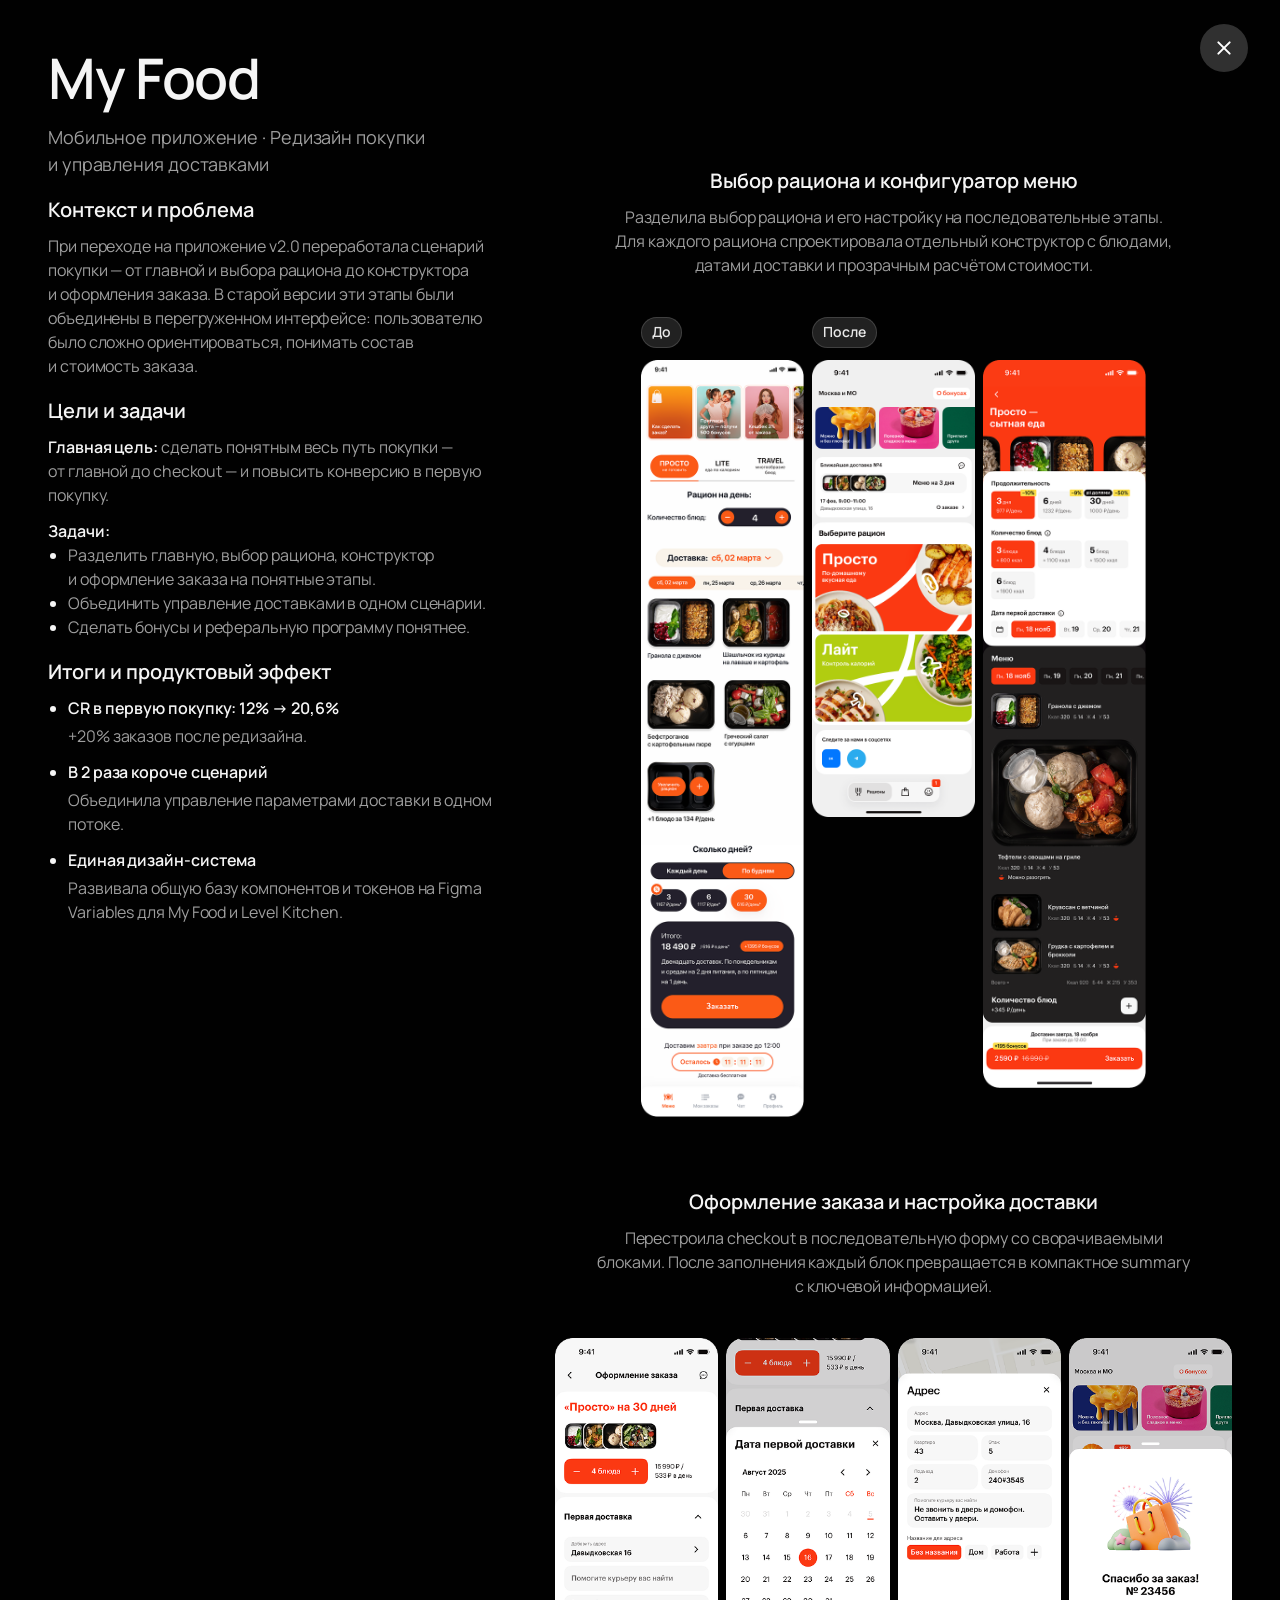
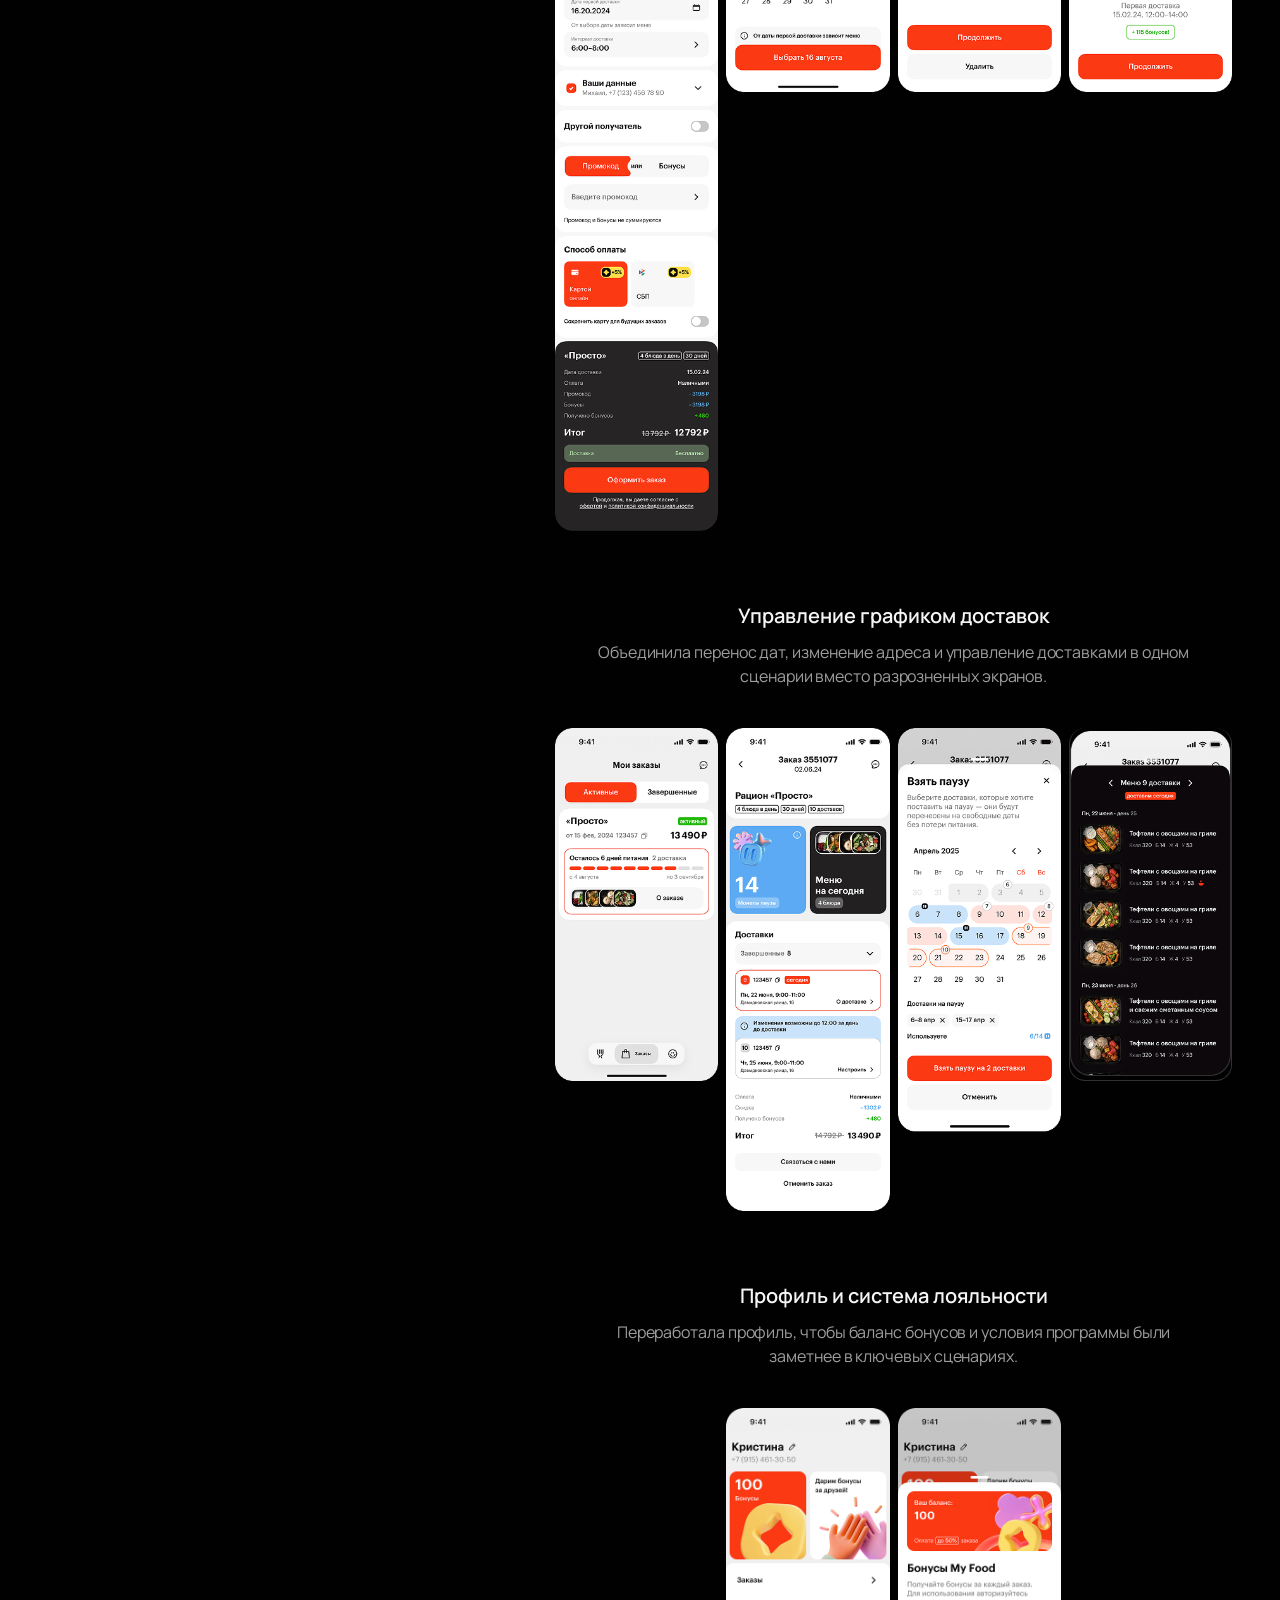
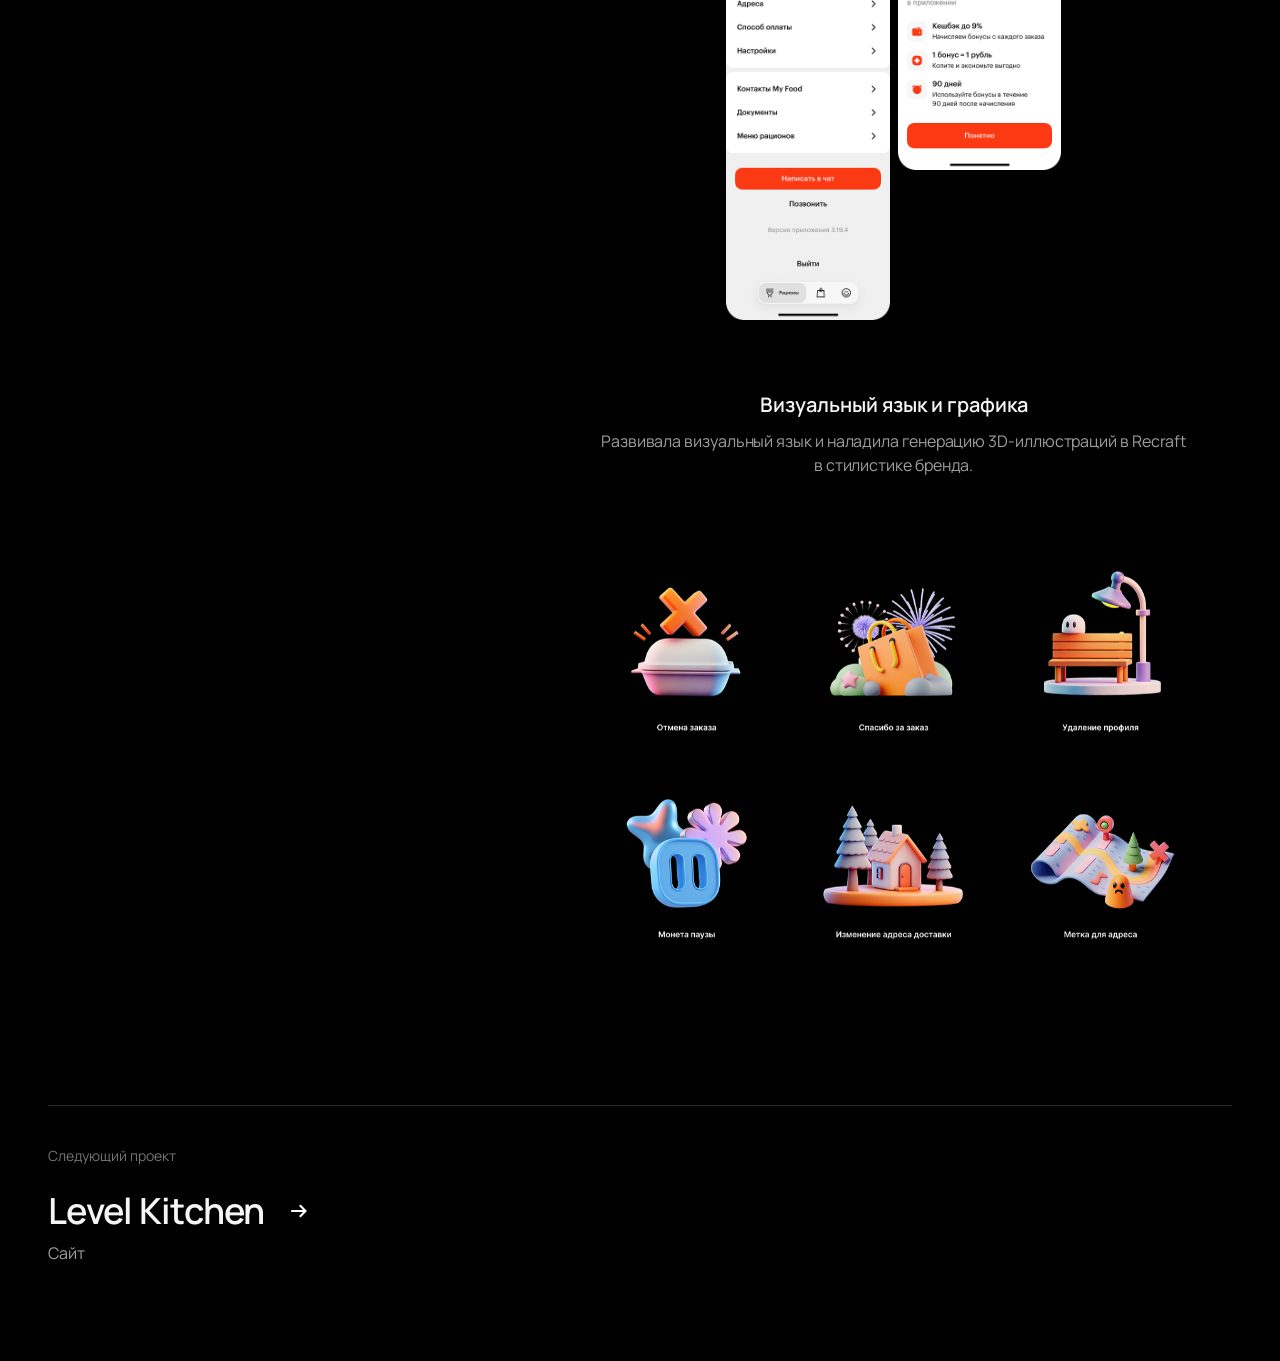
==== commit 504113f7: "Clarify My Food order growth metric" ====
--- a/projects/my-food-app/index.html
+++ b/projects/my-food-app/index.html
@@ -70,7 +70,7 @@
               <ul class="case-copy-list case-results__list">
                 <li class="case-results__item">
                   <strong>CR в&nbsp;первую покупку: 12% → 20,6%</strong>
-                  <span>+20% покупок после редизайна.</span>
+                  <span>+20% заказов после редизайна.</span>
                 </li>
                 <li class="case-results__item">
                   <strong>В&nbsp;2 раза короче сценарий</strong>
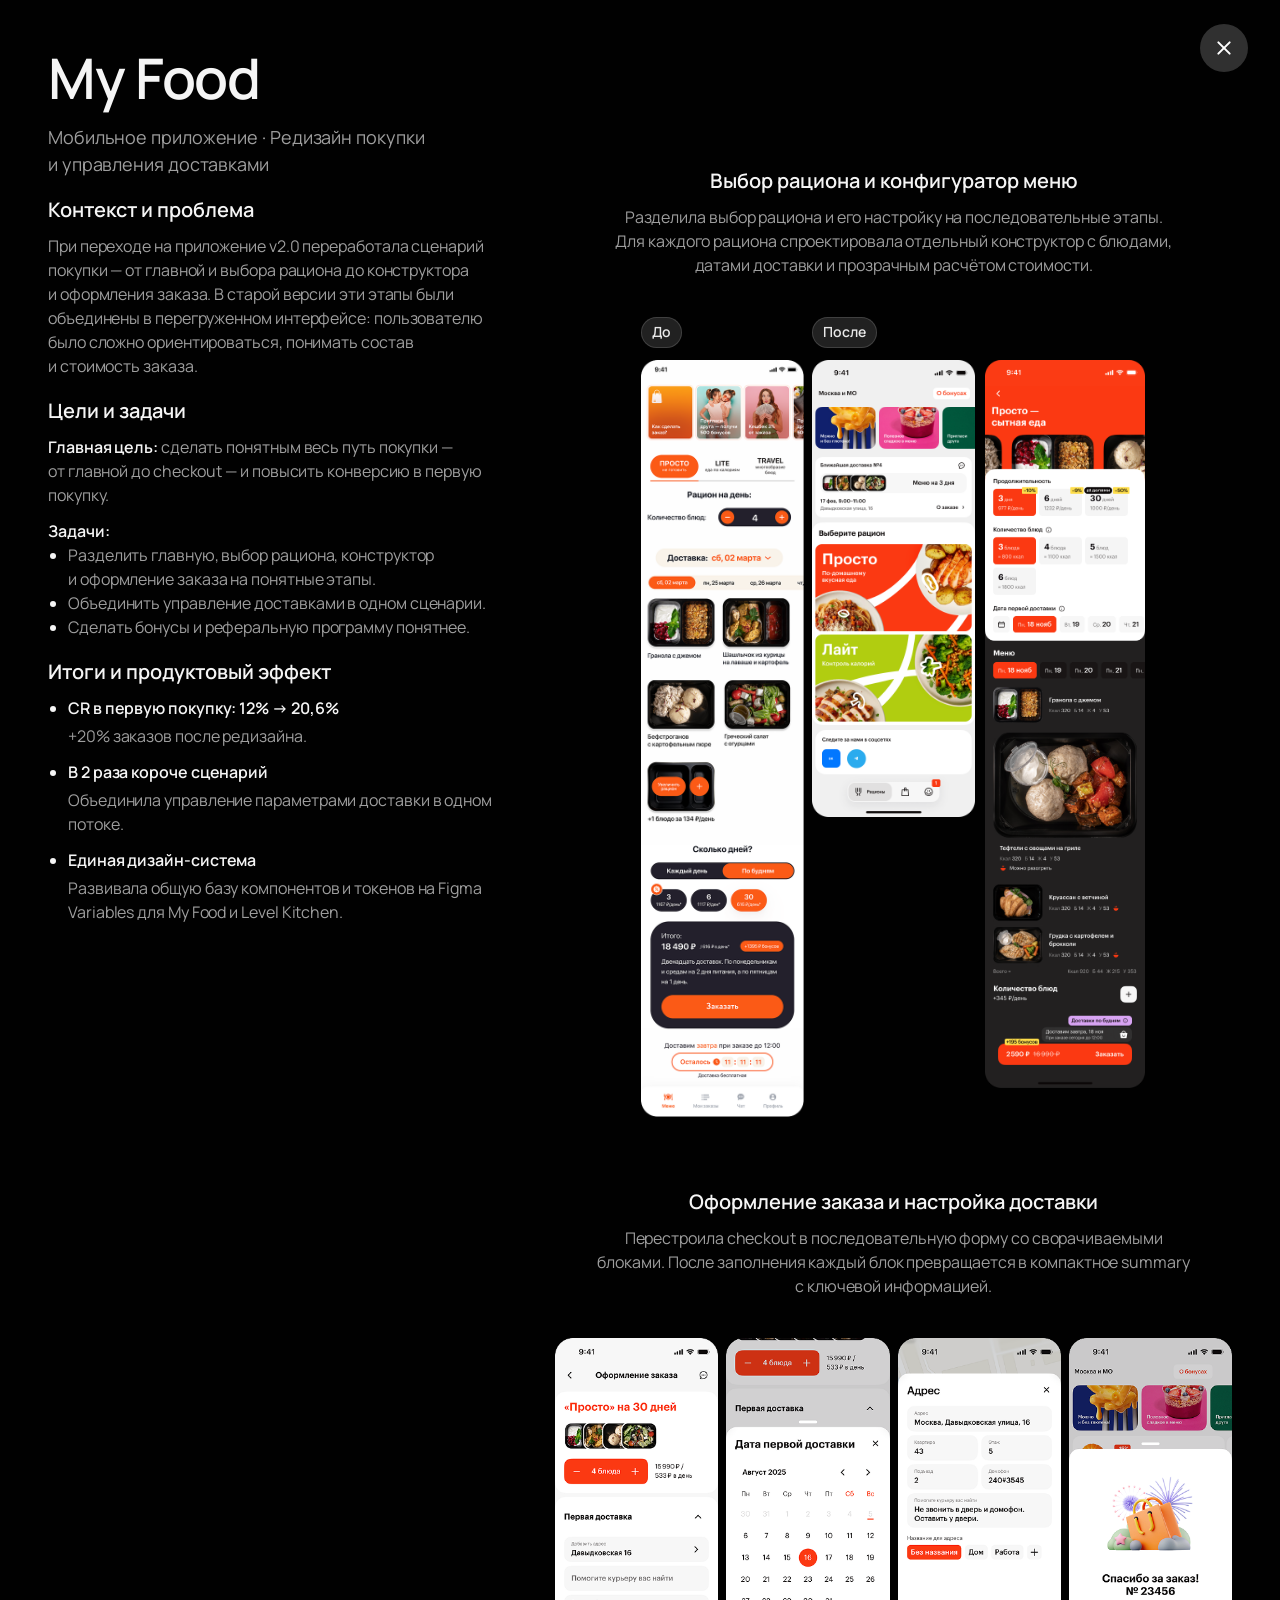
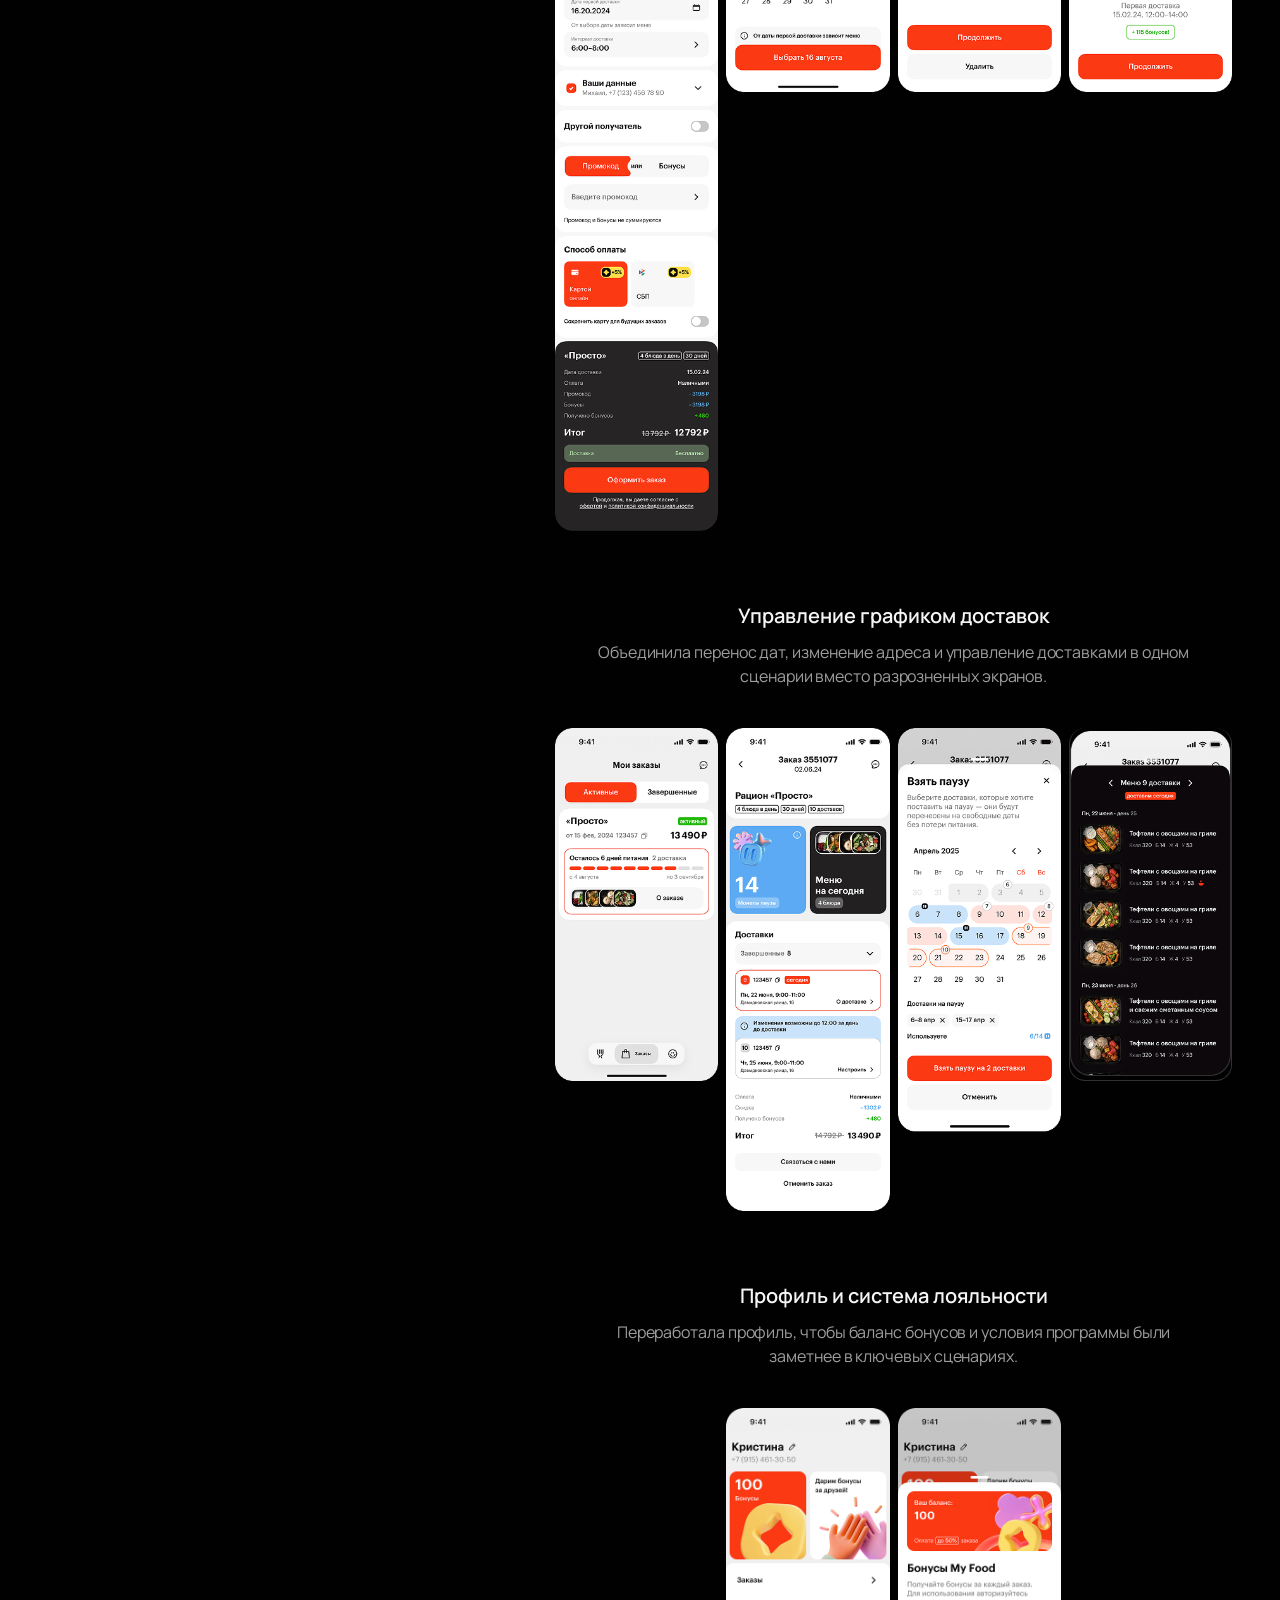
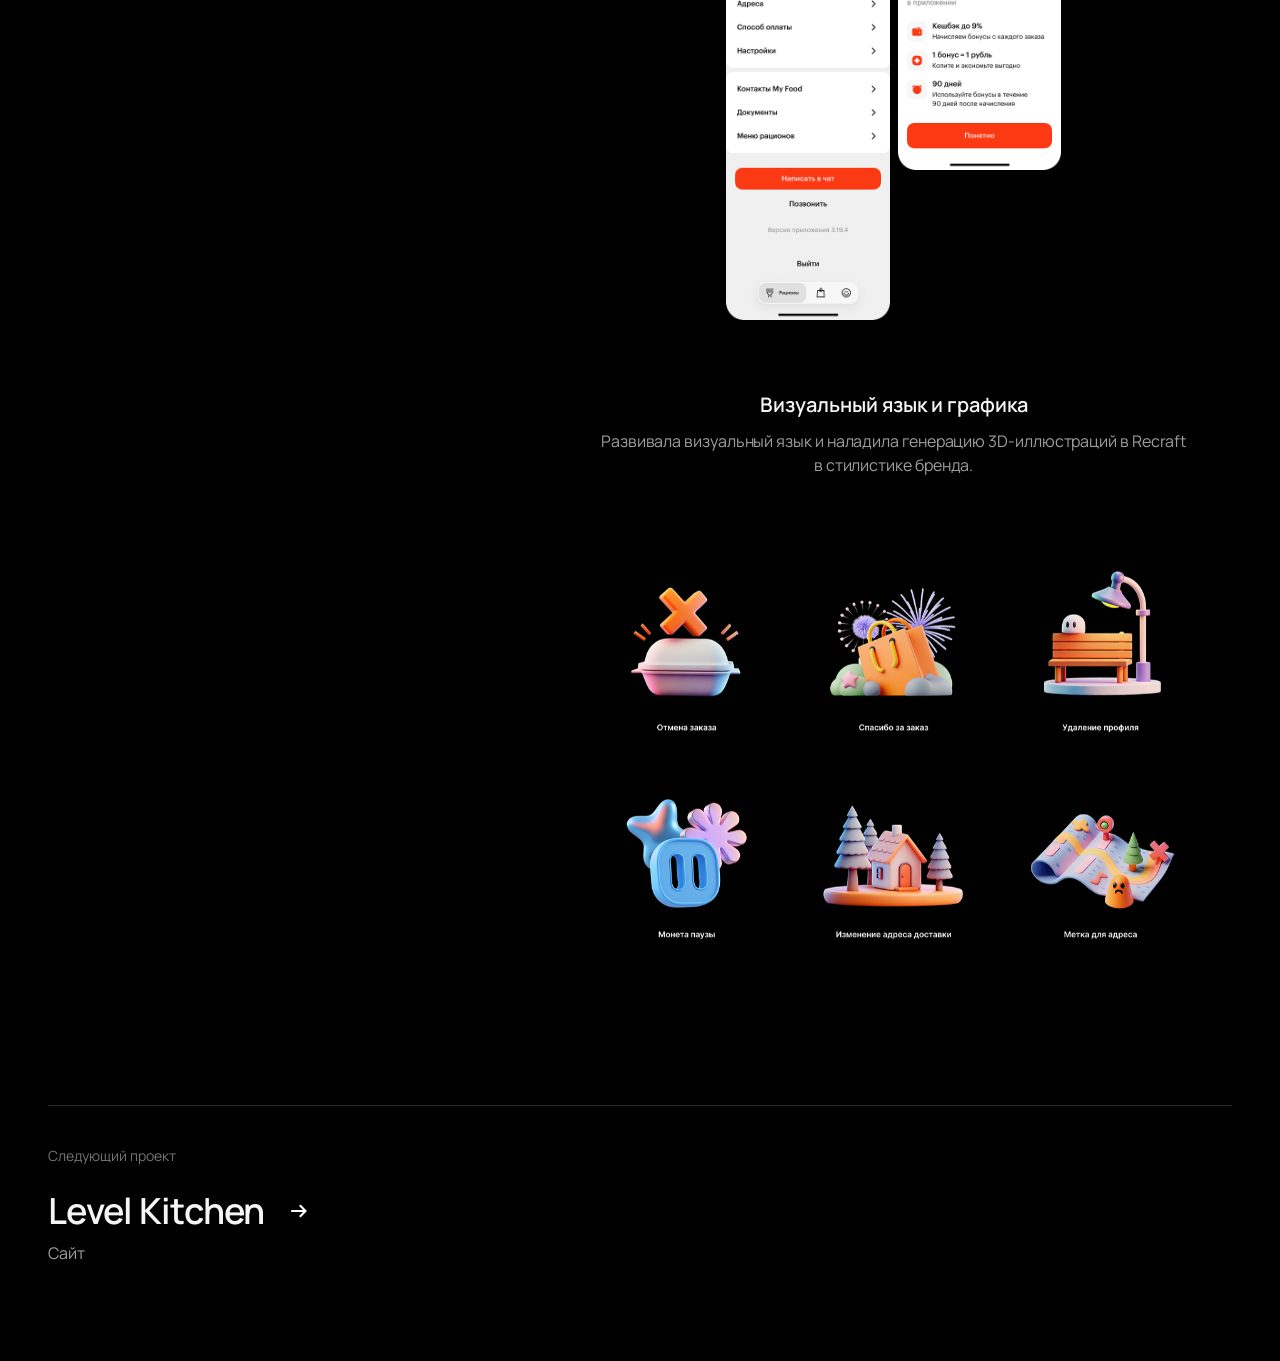
==== commit fa61dd82: "Update My Food ration details screen" ====
--- a/projects/my-food-app/index.html
+++ b/projects/my-food-app/index.html
@@ -123,7 +123,7 @@
                   </figure>
                   <figure class="case-shot case-shot--ration-details">
                     <img
-                      src="../../assets:/images:/my-food:/ration-details.png"
+                      src="../../assets:/images:/my-food:/ration-details.png?v=2026-11-10"
                       alt="Детальная настройка рациона My Food"
                     />
                   </figure>
